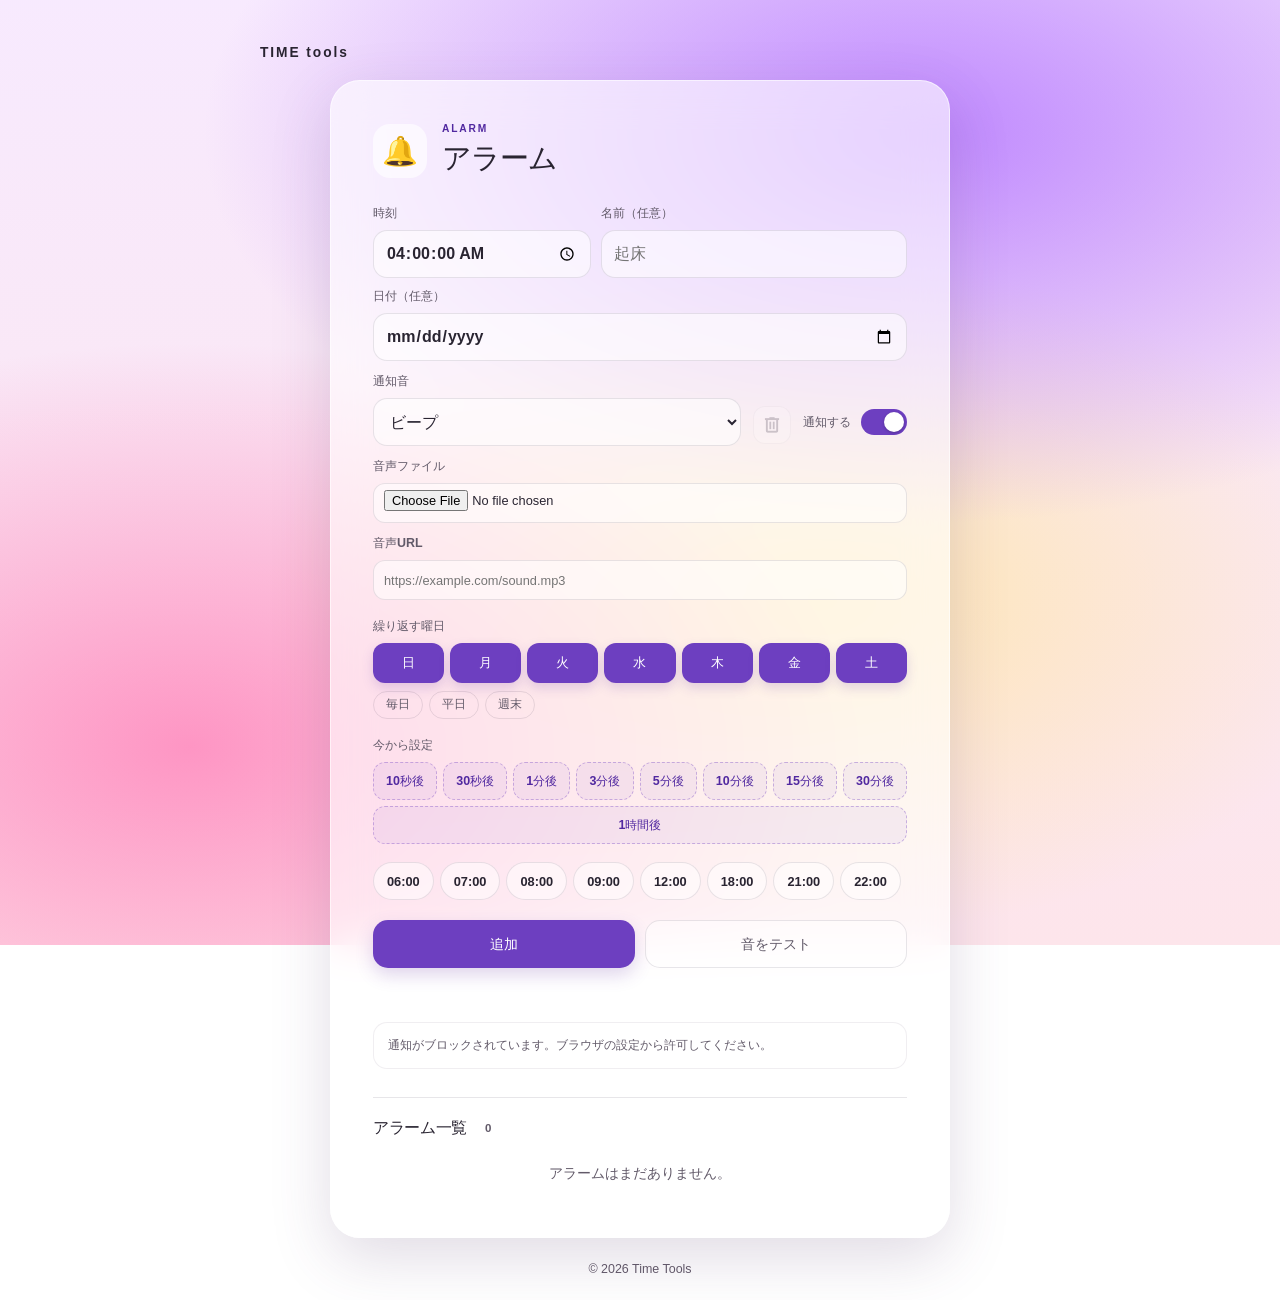
==== alarm/index.html @ 74ae860c "Add World Clock feature with HTML, CSS, and JavaScript implementation - Created main HTML structure " ====
<!doctype html>
<html lang="ja">
  <head>
    <meta charset="UTF-8" />
    <meta name="viewport" content="width=device-width, initial-scale=1.0" />
    <meta name="theme-color" content="#d8b8ef" />
    <title>アラーム | Time Tools</title>
    <link rel="preconnect" href="https://fonts.googleapis.com" />
    <link rel="preconnect" href="https://fonts.gstatic.com" crossorigin />
    <link
      href="https://fonts.googleapis.com/css2?family=Material+Symbols+Outlined:opsz,wght,FILL,GRAD@24,500,0,0"
      rel="stylesheet"
    />
    <link rel="stylesheet" href="style.css" />
    <script src="script.js" defer></script>
  </head>
  <body>
    <div class="aurora-background" aria-hidden="true"></div>
    <main class="page-shell app-page alarm-page">
      <header class="site-header">
        <a class="wordmark" href="../" data-tool-link>TIME tools</a>
      </header>
      <section class="tool-panel" aria-labelledby="page-title">
        <div class="panel-heading">
          <span class="panel-icon" aria-hidden="true">🔔</span>
          <div>
            <p class="eyebrow">ALARM</p>
            <h1 id="page-title" data-i18n="title">アラーム</h1>
          </div>
        </div>
        <div class="alarm-fields">
          <label class="field">
            <span data-i18n="timeLabel">時刻</span>
            <input id="alarm-time" type="time" value="07:00:00" step="1" />
          </label>
          <label class="field">
            <span data-i18n="nameLabel">名前（任意）</span>
            <input id="alarm-label" type="text" maxlength="24" placeholder="起床" data-i18n-placeholder="namePlaceholder" />
          </label>
          <label class="field field-wide">
            <span data-i18n="dateLabel">日付（任意）</span>
            <input id="alarm-date" type="date" />
          </label>
        </div>
        <div class="alarm-options">
          <label class="field">
            <span data-i18n="soundLabel">通知音</span>
            <select id="alarm-sound">
              <option value="beep" data-i18n="soundBeep">ビープ</option>
              <option value="chime" data-i18n="soundChime">チャイム</option>
              <option value="bell" data-i18n="soundBell">ベル</option>
              <option value="alarm" data-i18n="soundAlarm">アラーム</option>
              <option value="digital" data-i18n="soundDigital">デジタル</option>
              <option value="gong" data-i18n="soundGong">ゴング</option>
              <option value="chirp" data-i18n="soundChirp">チャープ</option>
              <option value="none" data-i18n="soundNone">音なし</option>
            </select>
          </label>
          <button class="icon-button alarm-sound-remove" id="alarm-sound-remove" type="button" data-i18n-aria="soundRemoveAria" disabled>
            <span class="material-symbols-outlined" aria-hidden="true">delete</span>
          </button>
          <div class="alarm-notify-field">
            <span class="alarm-field-label" data-i18n="notifyLabel">通知する</span>
            <label class="switch">
              <input id="alarm-notify" type="checkbox" checked aria-label="通知する" data-i18n-aria="notifyLabel" />
              <span class="switch-track"></span>
            </label>
          </div>
          <label class="alarm-sound-file">
            <span class="alarm-field-label" data-i18n="soundFileLabel">音声ファイル</span>
            <input id="alarm-sound-file" type="file" accept="audio/*,.mp3,.wav,.ogg,.oga,.m4a,.aac,.flac,.opus,.webm,.aiff,.caf" />
          </label>
          <label class="alarm-sound-url">
            <span class="alarm-field-label" data-i18n="soundUrlLabel">音声URL</span>
            <input id="alarm-sound-url" type="url" inputmode="url" placeholder="https://example.com/sound.mp3" />
          </label>
        </div>
        <div class="weekday-section">
          <span class="alarm-field-label" data-i18n="daysLabel">繰り返す曜日</span>
          <div class="weekday-row" role="group" aria-label="繰り返す曜日" data-i18n-aria="daysLabel">
            <button class="weekday-chip is-active" type="button" data-day="0" data-i18n="sun">日</button>
            <button class="weekday-chip is-active" type="button" data-day="1" data-i18n="mon">月</button>
            <button class="weekday-chip is-active" type="button" data-day="2" data-i18n="tue">火</button>
            <button class="weekday-chip is-active" type="button" data-day="3" data-i18n="wed">水</button>
            <button class="weekday-chip is-active" type="button" data-day="4" data-i18n="thu">木</button>
            <button class="weekday-chip is-active" type="button" data-day="5" data-i18n="fri">金</button>
            <button class="weekday-chip is-active" type="button" data-day="6" data-i18n="sat">土</button>
          </div>
          <div class="weekday-presets">
            <button class="weekday-preset" type="button" data-days="all" data-i18n="everyDay">毎日</button>
            <button class="weekday-preset" type="button" data-days="weekdays" data-i18n="weekdays">平日</button>
            <button class="weekday-preset" type="button" data-days="weekend" data-i18n="weekend">週末</button>
          </div>
        </div>
        <div class="quick-alarm">
          <span class="alarm-field-label" data-i18n="quickLabel">今から追加</span>
          <div class="quick-alarm-row">
            <button class="quick-alarm-button" type="button" data-seconds="10" data-i18n="quick10s">10秒後</button>
            <button class="quick-alarm-button" type="button" data-seconds="30" data-i18n="quick30s">30秒後</button>
            <button class="quick-alarm-button" type="button" data-seconds="60" data-i18n="quick1m">1分後</button>
            <button class="quick-alarm-button" type="button" data-seconds="180" data-i18n="quick3m">3分後</button>
            <button class="quick-alarm-button" type="button" data-seconds="300" data-i18n="quick5">5分後</button>
            <button class="quick-alarm-button" type="button" data-seconds="600" data-i18n="quick10">10分後</button>
            <button class="quick-alarm-button" type="button" data-seconds="900" data-i18n="quick15">15分後</button>
            <button class="quick-alarm-button" type="button" data-seconds="1800" data-i18n="quick30">30分後</button>
            <button class="quick-alarm-button" type="button" data-seconds="3600" data-i18n="quick60">1時間後</button>
          </div>
        </div>
        <div class="quick-fixed">
          <div class="quick-fixed-list" id="quick-fixed-list"></div>
        </div>
        <div class="alarm-form-actions">
          <button class="control-button primary-button" id="alarm-add" type="button" data-i18n="add">追加</button>
          <button class="control-button quiet-button" id="alarm-cancel" type="button" data-i18n="cancel" hidden>キャンセル</button>
          <button class="control-button quiet-button" id="alarm-test" type="button" data-i18n="testSound">音をテスト</button>
        </div>
        <p class="status-message" id="alarm-status" role="status" aria-live="polite"></p>
        <div class="notify-row" id="notify-row" hidden>
          <p class="notify-status" id="notify-status"></p>
          <button class="control-button quiet-button notify-button" id="notify-enable" type="button" data-i18n="enableNotifications">
            通知を許可
          </button>
        </div>
        <section class="alarm-list-section" aria-labelledby="alarm-list-title">
          <div class="laps-heading">
            <h2 id="alarm-list-title" data-i18n="listTitle">アラーム一覧</h2>
            <span class="lap-count" id="alarm-count">0</span>
          </div>
          <ul class="alarm-list" id="alarm-list"></ul>
        </section>
      </section>
      <footer class="copyright app-copyright">
        <div id="footer-copy"></div>
      </footer>
    </main>
    <div class="alarm-overlay" id="alarm-overlay" role="alertdialog" aria-modal="true" aria-labelledby="alarm-ringing-title" hidden>
      <div class="alarm-dialog">
        <p class="alarm-bell" aria-hidden="true">🔔</p>
        <h2 id="alarm-ringing-title" data-i18n="ringing">アラーム</h2>
        <p class="alarm-dialog-time" id="alarm-ringing-time">07:00</p>
        <p class="alarm-dialog-sub" id="alarm-ringing-label" hidden></p>
        <div class="control-row">
          <button class="control-button primary-button" id="alarm-stop" type="button" data-i18n="stop">停止</button>
          <button class="control-button quiet-button" id="alarm-snooze" type="button" data-i18n="snooze">スヌーズ</button>
        </div>
      </div>
    </div>
  </body>
</html>
---- alarm/style.css ----
:root {
  color-scheme: light;
  font-family: Inter, "Segoe UI", "Hiragino Kaku Gothic ProN", Meiryo, sans-serif;
  color: #24202c;
  font-synthesis: none;
  text-rendering: optimizeLegibility;
  --ink: #292431;
  --muted: #625a69;
  --accent: #6d3fc0;
  --accent-dark: #5129a0;
  --glass: rgba(255, 255, 255, 0.62);
  --glass-strong: rgba(255, 255, 255, 0.8);
  --line: rgba(63, 48, 77, 0.12);
  --shadow: 0 20px 60px rgba(89, 61, 110, 0.18);
}

* {
  box-sizing: border-box;
}

html {
  min-width: 320px;
  min-height: 100%;
}

body {
  min-height: 100vh;
  margin: 0;
  padding: 24px;
  color: var(--ink);
}

button,
input {
  font: inherit;
}

button,
a {
  -webkit-tap-highlight-color: transparent;
}

button:focus-visible,
a:focus-visible,
input:focus-visible {
  outline: 3px solid rgba(109, 63, 192, 0.58);
  outline-offset: 3px;
}

.aurora-background {
  position: fixed;
  inset: -5%;
  z-index: -1;
  background:
    radial-gradient(ellipse 75% 58% at 70% 18%, rgba(175, 109, 255, 0.78), transparent 68%),
    radial-gradient(ellipse 70% 60% at 18% 80%, rgba(255, 115, 177, 0.7), transparent 68%),
    radial-gradient(ellipse 58% 50% at 63% 65%, rgba(255, 231, 173, 0.92), transparent 68%),
    linear-gradient(180deg, #f7eaff 0%, #fde5eb 100%);
  animation: aurora-drift 24s ease-in-out infinite alternate;
}

@keyframes aurora-drift {
  from {
    transform: scale(1);
  }
  to {
    transform: scale(1.06);
  }
}

.page-shell {
  width: min(100%, 980px);
  min-height: calc(100vh - 48px);
  margin-inline: auto;
  display: flex;
  flex-direction: column;
}

.site-header {
  min-height: 56px;
  display: flex;
  align-items: center;
  justify-content: space-between;
  gap: 16px;
}

.wordmark {
  color: var(--ink);
  font-size: 0.86rem;
  font-weight: 900;
  letter-spacing: 0.14em;
  text-decoration: none;
}

.home-page {
  justify-content: center;
}

.home-page .site-header {
  position: absolute;
  top: 24px;
  left: max(24px, calc((100vw - 980px) / 2));
  right: max(24px, calc((100vw - 980px) / 2));
}

.intro {
  margin: 74px 0 42px;
  text-align: center;
}

.eyebrow {
  margin: 0 0 12px;
  color: var(--accent-dark);
  font-size: 0.72rem;
  font-weight: 850;
  letter-spacing: 0.18em;
}

.intro h1 {
  margin: 0;
  font-size: clamp(2.15rem, 6vw, 4.2rem);
  line-height: 1.15;
  letter-spacing: -0.055em;
  text-shadow: 0 2px 18px rgba(255, 255, 255, 0.55);
}

.intro-copy {
  margin: 16px 0 0;
  color: #4f4855;
  font-size: clamp(0.98rem, 2.4vw, 1.16rem);
}

.tool-grid {
  display: grid;
  grid-template-columns: repeat(2, minmax(0, 1fr));
  gap: 22px;
}

.tool-card {
  min-height: 270px;
  display: flex;
  flex-direction: column;
  align-items: flex-start;
  padding: clamp(22px, 4vw, 34px);
  border: 1px solid rgba(255, 255, 255, 0.52);
  border-radius: 26px;
  background: var(--glass);
  -webkit-backdrop-filter: blur(18px);
  backdrop-filter: blur(18px);
  box-shadow: var(--shadow);
  color: var(--ink);
  text-decoration: none;
  transition: transform 180ms ease, background 180ms ease, box-shadow 180ms ease;
}

.tool-card:hover {
  transform: translateY(-5px);
  background: var(--glass-strong);
  box-shadow: 0 26px 64px rgba(89, 61, 110, 0.23);
}

.tool-icon {
  width: 58px;
  height: 58px;
  display: grid;
  place-items: center;
  margin-bottom: 25px;
  border: 1px solid rgba(109, 63, 192, 0.12);
  border-radius: 19px;
  background: rgba(255, 255, 255, 0.62);
  color: var(--accent);
  font-size: 2rem;
  line-height: 1;
}

.tool-label {
  font-size: clamp(1.35rem, 3vw, 1.8rem);
  font-weight: 800;
  letter-spacing: -0.04em;
}

.tool-description {
  margin-top: 9px;
  color: var(--muted);
  font-size: 0.95rem;
}

.card-action {
  width: 100%;
  display: flex;
  justify-content: space-between;
  align-items: center;
  margin-top: auto;
  padding-top: 26px;
  color: var(--accent-dark);
  font-size: 0.9rem;
  font-weight: 800;
}

.card-action span {
  font-size: 1.15em;
  transition: transform 160ms ease;
}

.tool-card:hover .card-action span {
  transform: translate(3px, -2px);
}

.site-footer {
  margin-top: 36px;
  padding: 12px 0;
  color: #5e5664;
  font-size: 0.78rem;
  letter-spacing: 0.04em;
  text-align: center;
}

.site-footer a {
  color: inherit;
  font-weight: 650;
  text-decoration: none;
}

.site-footer a:hover {
  text-decoration: underline;
}

.app-page {
  width: min(100%, 760px);
}

.tool-panel {
  width: min(100%, 620px);
  margin: auto;
  padding: clamp(23px, 5vw, 42px);
  border: 1px solid rgba(255, 255, 255, 0.58);
  border-radius: 30px;
  background: var(--glass);
  -webkit-backdrop-filter: blur(20px);
  backdrop-filter: blur(20px);
  box-shadow: var(--shadow);
}

.panel-heading {
  display: flex;
  align-items: center;
  gap: 15px;
}

.panel-icon {
  width: 54px;
  height: 54px;
  display: grid;
  flex: 0 0 auto;
  place-items: center;
  border-radius: 17px;
  background: rgba(255, 255, 255, 0.62);
  color: var(--accent);
  font-size: 1.8rem;
}

.panel-heading .eyebrow {
  margin-bottom: 5px;
  font-size: 0.64rem;
}

.panel-heading h1 {
  margin: 0;
  font-size: clamp(1.25rem, 4vw, 1.8rem);
  letter-spacing: -0.04em;
}

.timer-display,
.stopwatch-display {
  margin: 35px 0 27px;
  color: #292333;
  font-size: clamp(3.2rem, 14vw, 6.4rem);
  font-variant-numeric: tabular-nums;
  font-weight: 750;
  letter-spacing: -0.075em;
  line-height: 1;
  text-align: center;
}

.stopwatch-display {
  font-size: clamp(2.45rem, 11vw, 5rem);
  letter-spacing: -0.065em;
}

.preset-list {
  display: flex;
  flex-wrap: wrap;
  justify-content: center;
  gap: 9px;
  margin-bottom: 23px;
}

.preset-button {
  min-height: 38px;
  padding: 7px 14px;
  border: 1px solid var(--line);
  border-radius: 999px;
  background: rgba(255, 255, 255, 0.42);
  color: var(--muted);
  cursor: pointer;
  font-size: 0.81rem;
  font-weight: 700;
  transition: border-color 160ms ease, background 160ms ease, color 160ms ease;
}

.preset-button:hover {
  border-color: rgba(109, 63, 192, 0.36);
  background: rgba(255, 255, 255, 0.8);
  color: var(--accent-dark);
}

.time-inputs {
  width: min(100%, 320px);
  display: grid;
  grid-template-columns: 1fr auto 1fr;
  align-items: end;
  gap: 13px;
  margin: 0 auto 25px;
}

.time-field {
  display: grid;
  gap: 8px;
  color: var(--muted);
  font-size: 0.78rem;
  font-weight: 700;
  text-align: center;
}

.time-field input {
  width: 100%;
  min-width: 0;
  min-height: 52px;
  padding: 8px 12px;
  border: 1px solid var(--line);
  border-radius: 15px;
  background: rgba(255, 255, 255, 0.55);
  color: var(--ink);
  font-size: 1.2rem;
  font-variant-numeric: tabular-nums;
  text-align: center;
}

.time-separator {
  padding-bottom: 13px;
  color: var(--muted);
  font-size: 1.2rem;
}

.control-row {
  display: flex;
  justify-content: center;
  flex-wrap: wrap;
  gap: 10px;
}

.control-button {
  min-width: 112px;
  min-height: 48px;
  padding: 11px 20px;
  border: 1px solid var(--line);
  border-radius: 15px;
  background: rgba(255, 255, 255, 0.47);
  color: var(--ink);
  cursor: pointer;
  font-size: 0.9rem;
  font-weight: 750;
  transition: transform 150ms ease, background 150ms ease, box-shadow 150ms ease;
}

.control-button:hover {
  transform: translateY(-2px);
  background: rgba(255, 255, 255, 0.82);
}

.primary-button {
  border-color: transparent;
  background: var(--accent);
  color: #fff;
  box-shadow: 0 7px 18px rgba(93, 52, 164, 0.2);
}

.primary-button:hover {
  background: var(--accent-dark);
}

.quiet-button {
  color: var(--muted);
}

.control-button[hidden] {
  display: none;
}

.status-message {
  min-height: 1.4em;
  margin: 16px 0 0;
  color: var(--accent-dark);
  font-size: 0.9rem;
  font-weight: 750;
  text-align: center;
}

.laps-section {
  margin-top: 31px;
  padding-top: 23px;
  border-top: 1px solid var(--line);
}

.laps-heading {
  display: flex;
  align-items: center;
  gap: 9px;
  margin-bottom: 13px;
}

.laps-heading h2 {
  margin: 0;
  font-size: 1rem;
  letter-spacing: -0.02em;
}

.lap-count {
  min-width: 24px;
  padding: 3px 7px;
  border-radius: 999px;
  background: rgba(255, 255, 255, 0.58);
  color: var(--muted);
  font-size: 0.72rem;
  font-weight: 750;
  text-align: center;
}

.lap-list {
  max-height: 230px;
  display: grid;
  gap: 8px;
  overflow: auto;
  margin: 0;
  padding: 0 3px 0 0;
  list-style: none;
}

.empty-laps,
.lap-item {
  min-height: 47px;
  display: grid;
  align-items: center;
  padding: 10px 13px;
  border: 1px solid rgba(63, 48, 77, 0.08);
  border-radius: 13px;
  background: rgba(255, 255, 255, 0.4);
}

.empty-laps {
  color: var(--muted);
  font-size: 0.85rem;
  text-align: center;
}

.lap-item {
  grid-template-columns: 1fr 1fr 1fr;
  gap: 8px;
  font-size: 0.82rem;
  font-variant-numeric: tabular-nums;
}

.lap-name {
  color: var(--muted);
}

.lap-split {
  color: var(--muted);
  text-align: center;
}

.lap-total {
  text-align: right;
}

@media (max-width: 600px) {
  body {
    padding: 18px;
  }

  .page-shell {
    min-height: calc(100vh - 36px);
  }

  .home-page .site-header {
    top: 18px;
    left: 18px;
    right: 18px;
  }

  .intro {
    margin: 78px 0 30px;
  }

  .tool-grid {
    grid-template-columns: 1fr;
    gap: 14px;
  }

  .tool-card {
    min-height: 210px;
    border-radius: 22px;
  }

  .tool-icon {
    width: 48px;
    height: 48px;
    margin-bottom: 17px;
    border-radius: 16px;
  }

  .tool-card .card-action {
    padding-top: 19px;
  }

  .tool-panel {
    border-radius: 24px;
  }

  .control-row {
    display: grid;
    grid-template-columns: repeat(2, minmax(0, 1fr));
  }

  .control-button {
    min-width: 0;
    padding-inline: 10px;
  }

  .stopwatch-controls .primary-button {
    grid-column: 1 / -1;
  }
}

@media (max-width: 380px) {
  body {
    padding: 14px;
  }

  .page-shell {
    min-height: calc(100vh - 28px);
  }

  .home-page .site-header {
    top: 14px;
    left: 14px;
    right: 14px;
  }

  .site-header {
    gap: 8px;
  }

  .wordmark {
    font-size: 0.72rem;
  }

  .tool-panel {
    padding: 20px 16px;
  }
}

@media (prefers-reduced-motion: reduce) {
  *,
  *::before,
  *::after {
    scroll-behavior: auto !important;
    animation-duration: 0.01ms !important;
    animation-iteration-count: 1 !important;
    transition-duration: 0.01ms !important;
  }
}

.home-page {
  width: min(100%, 820px);
  min-height: calc(100vh - 48px);
  display: flex;
  flex-direction: column;
  justify-content: center;
  margin-inline: auto;
}

.not-found-page {
  justify-content: center;
}

.not-found-panel {
  width: min(100%, 620px);
  margin: auto;
  padding: clamp(30px, 7vw, 58px) clamp(22px, 5vw, 42px);
  border: 1px solid rgba(255, 255, 255, 0.58);
  border-radius: 30px;
  background: var(--glass);
  -webkit-backdrop-filter: blur(20px);
  backdrop-filter: blur(20px);
  box-shadow: var(--shadow);
  text-align: center;
}

.not-found-code {
  margin: 0 0 10px;
  color: var(--accent);
  font-size: clamp(4.5rem, 18vw, 7rem);
  font-variant-numeric: tabular-nums;
  font-weight: 900;
  letter-spacing: -0.08em;
  line-height: 1;
}

.not-found-title {
  margin: 0;
  font-size: clamp(1.45rem, 5vw, 2rem);
  letter-spacing: -0.04em;
}

.not-found-message {
  margin: 16px 0 27px;
  color: var(--muted);
  line-height: 1.8;
}

.not-found-home {
  display: inline-flex;
  align-items: center;
  justify-content: center;
  text-decoration: none;
}

.home-header {
  margin-bottom: 30px;
  color: var(--ink);
  font-size: 1.1rem;
  font-weight: 900;
  letter-spacing: 0.08em;
  text-align: center;
}

.home-page .tool-grid {
  width: min(100%, 760px);
  gap: 18px;
  margin-inline: auto;
}

.home-page .tool-card {
  min-height: 150px;
  width: 100%;
  align-items: center;
  justify-content: center;
  padding: 24px;
  color: var(--ink);
  font-size: clamp(1.05rem, 3.4vw, 1.45rem);
  font-weight: 800;
  letter-spacing: -0.02em;
  text-align: center;
}

.copyright {
  margin-top: clamp(28px, 7vh, 52px);
  padding: 8px 0;
  color: var(--muted);
  font-size: 0.78rem;
  text-align: center;
}

.copyright a {
  color: inherit;
}

.app-copyright {
  margin-top: 16px;
  padding: 8px 0 0;
}

.danger-button,
.control-button.is-running {
  border-color: transparent;
  background: #c62828;
  color: #fff;
  box-shadow: 0 7px 18px rgba(151, 34, 34, 0.2);
}

.danger-button:hover,
.control-button.is-running:hover {
  background: #a71919;
}

.control-button:disabled,
.preset-button:disabled,
.time-field input:disabled,
.sound-setting select:disabled {
  opacity: 0.48;
  cursor: not-allowed;
  box-shadow: none;
  transform: none;
}

.control-button:disabled {
  background: rgba(90, 83, 98, 0.18);
  color: #706a76;
}

.lap-button:not(:disabled) {
  border-color: transparent;
  background: #2563a6;
  color: #fff;
  box-shadow: 0 7px 18px rgba(37, 99, 166, 0.18);
}

.lap-button:not(:disabled):hover {
  background: #1d4f87;
}

@media (max-width: 600px) {
  .home-page {
    min-height: calc(100vh - 36px);
  }

  .home-page .tool-grid {
    grid-template-columns: 1fr;
    width: min(100%, 420px);
    gap: 14px;
  }

  .home-page .tool-card {
    min-height: 112px;
  }
}

@media (max-width: 380px) {
  .home-page {
    min-height: calc(100vh - 28px);
  }
}

.alarm-list-section {
  margin-top: 28px;
  padding-top: 20px;
  border-top: 1px solid var(--line);
}

.alarm-page .form-hint {
  margin-top: 12px;
}

.alarm-fields {
  display: grid;
  grid-template-columns: minmax(0, 1fr) minmax(0, 1.4fr);
  gap: 10px;
  margin-top: 26px;
}

.alarm-options {
  display: flex;
  flex-wrap: wrap;
  align-items: flex-end;
  gap: 12px;
  margin-top: 12px;
}

.field-wide {
  grid-column: 1 / -1;
}

.alarm-options .field {
  flex: 1 1 180px;
}

.alarm-notify-field {
  display: flex;
  align-items: center;
  gap: 10px;
  min-height: 48px;
}

.alarm-notify-field .alarm-field-label {
  margin-bottom: 0;
}

.alarm-sound-file,
.alarm-sound-url {
  flex: 1 1 100%;
}

.alarm-sound-remove {
  width: 44px;
  height: 44px;
  margin-bottom: 2px;
}

.alarm-sound-remove:disabled {
  opacity: 0.3;
  cursor: not-allowed;
}

.alarm-sound-remove:disabled:hover {
  border-color: var(--line);
  background: rgba(255, 255, 255, 0.45);
  color: var(--muted);
}

.material-symbols-outlined {
  font-variation-settings: 'FILL' 0, 'wght' 500, 'GRAD' 0, 'opsz' 24;
  font-size: 20px;
  line-height: 1;
}

.control-button.is-playing {
  border-color: rgba(198, 40, 40, 0.35);
  background: rgba(198, 40, 40, 0.1);
  color: #c62828;
}

.alarm-sound-file input,
.alarm-sound-url input {
  width: 100%;
  min-height: 40px;
  padding: 6px 10px;
  border: 1px solid var(--line);
  border-radius: 12px;
  background: rgba(255, 255, 255, 0.55);
  color: var(--ink);
  font-size: 0.8rem;
}

.alarm-meta {
  display: block;
  color: var(--muted);
  font-size: 0.68rem;
  line-height: 1.5;
}

.weekday-section {
  margin-top: 18px;
}

.alarm-field-label {
  display: block;
  margin-bottom: 8px;
  color: var(--muted);
  font-size: 0.78rem;
  font-weight: 700;
}

.weekday-row {
  display: flex;
  gap: 6px;
}

.weekday-chip {
  min-width: 0;
  min-height: 40px;
  flex: 1;
  padding: 6px 0;
  border: 1px solid var(--line);
  border-radius: 12px;
  background: rgba(255, 255, 255, 0.42);
  color: var(--muted);
  cursor: pointer;
  font-size: 0.8rem;
  font-weight: 750;
  transition: background 150ms ease, color 150ms ease, border-color 150ms ease, box-shadow 150ms ease;
}

.weekday-chip:hover {
  background: rgba(255, 255, 255, 0.8);
  color: var(--accent-dark);
}

.weekday-chip.is-active {
  border-color: transparent;
  background: var(--accent);
  color: #fff;
  box-shadow: 0 5px 12px rgba(93, 52, 164, 0.18);
}

.weekday-presets {
  display: flex;
  gap: 6px;
  margin-top: 8px;
}

.weekday-preset {
  padding: 5px 12px;
  border: 1px solid var(--line);
  border-radius: 999px;
  background: transparent;
  color: var(--muted);
  cursor: pointer;
  font-size: 0.74rem;
  font-weight: 700;
  transition: background 150ms ease, color 150ms ease, border-color 150ms ease;
}

.weekday-preset:hover {
  border-color: rgba(109, 63, 192, 0.3);
  background: rgba(255, 255, 255, 0.75);
  color: var(--accent-dark);
}

.quick-alarm {
  margin-top: 18px;
}

.quick-alarm-row {
  display: flex;
  flex-wrap: wrap;
  gap: 6px;
}

.quick-alarm-button {
  flex: 1 1 auto;
  min-height: 38px;
  padding: 7px 12px;
  border: 1px dashed rgba(109, 63, 192, 0.35);
  border-radius: 12px;
  background: rgba(109, 63, 192, 0.06);
  color: var(--accent-dark);
  cursor: pointer;
  font-size: 0.78rem;
  font-weight: 750;
  transition: background 150ms ease, border-color 150ms ease, color 150ms ease;
}

.quick-alarm-button:hover {
  border-color: var(--accent);
  background: rgba(109, 63, 192, 0.16);
}

.quick-fixed {
  margin-top: 18px;
}

.quick-fixed-list {
  display: flex;
  flex-wrap: wrap;
  gap: 6px;
}

.quick-fixed-chip {
  min-height: 38px;
  padding: 7px 13px;
  border: 1px solid var(--line);
  border-radius: 999px;
  background: rgba(255, 255, 255, 0.5);
  color: var(--ink);
  cursor: pointer;
  font-size: 0.8rem;
  font-variant-numeric: tabular-nums;
  font-weight: 750;
  transition: background 150ms ease, border-color 150ms ease, color 150ms ease;
}

.quick-fixed-chip:hover {
  border-color: rgba(109, 63, 192, 0.35);
  background: rgba(255, 255, 255, 0.85);
  color: var(--accent-dark);
}

.quick-fixed-custom {
  display: flex;
  gap: 8px;
  margin-top: 8px;
}

.quick-fixed-custom input {
  flex: 1 1 auto;
  min-width: 0;
  min-height: 40px;
  padding: 6px 10px;
  border: 1px solid var(--line);
  border-radius: 12px;
  background: rgba(255, 255, 255, 0.55);
  color: var(--ink);
  font-size: 0.95rem;
}

.quick-fixed-custom .quick-alarm-button {
  flex: 0 0 auto;
}

.alarm-form-actions {
  display: flex;
  flex-wrap: wrap;
  gap: 10px;
  margin-top: 20px;
}

.alarm-form-actions .control-button {
  flex: 1 1 140px;
}

.alarm-actions {
  gap: 8px;
}

.alarm-item {
  padding: 12px;
}

.alarm-item.is-editing {
  border-color: rgba(109, 63, 192, 0.4);
  background: rgba(255, 255, 255, 0.68);
}

.icon-button.is-edit:hover {
  border-color: rgba(109, 63, 192, 0.3);
  background: rgba(255, 255, 255, 0.9);
  color: var(--accent-dark);
}

.notify-row {
  display: flex;
  flex-wrap: wrap;
  align-items: center;
  justify-content: space-between;
  gap: 10px;
  margin-top: 18px;
  padding: 12px 14px;
  border: 1px solid rgba(63, 48, 77, 0.08);
  border-radius: 14px;
  background: rgba(255, 255, 255, 0.4);
}

.notify-row[hidden] {
  display: none;
}

.notify-status {
  margin: 0;
  color: var(--muted);
  font-size: 0.78rem;
  line-height: 1.65;
}

.notify-button {
  min-height: 36px;
  padding: 7px 14px;
  font-size: 0.78rem;
}

.alarm-main {
  min-width: 0;
}

.alarm-time-line {
  display: flex;
  align-items: baseline;
  flex-wrap: wrap;
  gap: 9px;
}

.alarm-label {
  overflow: hidden;
  color: var(--muted);
  font-size: 0.82rem;
  font-weight: 650;
  text-overflow: ellipsis;
  white-space: nowrap;
}

.alarm-every {
  display: block;
  color: var(--muted);
  font-size: 0.72rem;
  line-height: 1.5;
}

.alarm-dialog-sub {
  margin: -12px 0 20px;
  color: var(--muted);
  font-size: 0.88rem;
}

.alarm-dialog-sub[hidden] {
  display: none;
}

@media (max-width: 520px) {
  .alarm-fields {
    grid-template-columns: 1fr;
  }

  .weekday-row {
    display: grid;
    grid-template-columns: repeat(7, minmax(0, 1fr));
  }

  .weekday-chip {
    min-height: 38px;
    padding: 6px 0;
  }

  .alarm-form-actions .control-button {
    flex: 1 1 100%;
  }
}

/* Shared UI components */

.field {
  display: grid;
  gap: 8px;
  color: var(--muted);
  font-size: 0.78rem;
  font-weight: 700;
}

.field input,
.field select {
  width: 100%;
  min-width: 0;
  min-height: 48px;
  padding: 8px 12px;
  border: 1px solid var(--line);
  border-radius: 14px;
  background: rgba(255, 255, 255, 0.55);
  color: var(--ink);
  font-size: 1rem;
}

.form-hint {
  margin: 16px 0 0;
  color: var(--muted);
  font-size: 0.78rem;
  line-height: 1.7;
}

.icon-button {
  width: 38px;
  height: 38px;
  display: grid;
  flex: 0 0 auto;
  place-items: center;
  padding: 0;
  border: 1px solid var(--line);
  border-radius: 12px;
  background: rgba(255, 255, 255, 0.45);
  color: var(--muted);
  cursor: pointer;
  font-size: 1rem;
  font-weight: 800;
  line-height: 1;
  transition: background 150ms ease, color 150ms ease, border-color 150ms ease;
}

.icon-button:hover {
  border-color: rgba(198, 40, 40, 0.3);
  background: rgba(255, 255, 255, 0.9);
  color: #c62828;
}

.alarm-list {
  display: grid;
  gap: 8px;
  margin: 14px 0 0;
  padding: 0;
  list-style: none;
}

.alarm-item {
  display: flex;
  align-items: center;
  justify-content: space-between;
  gap: 12px;
  border: 1px solid rgba(63, 48, 77, 0.08);
  border-radius: 14px;
  background: rgba(255, 255, 255, 0.4);
  transition: opacity 160ms ease;
}

.alarm-item.is-off {
  opacity: 0.55;
}

.alarm-time {
  font-size: 1.3rem;
  font-variant-numeric: tabular-nums;
  font-weight: 750;
  letter-spacing: -0.02em;
}

.alarm-actions {
  display: flex;
  align-items: center;
  gap: 8px;
}

.alarm-empty {
  padding: 12px;
  color: var(--muted);
  font-size: 0.85rem;
  text-align: center;
}

.switch {
  position: relative;
  display: inline-flex;
  flex: 0 0 auto;
  width: 46px;
  height: 26px;
}

.switch input {
  position: absolute;
  inset: 0;
  width: 100%;
  height: 100%;
  margin: 0;
  opacity: 0;
  cursor: pointer;
}

.switch-track {
  position: absolute;
  inset: 0;
  border-radius: 999px;
  background: rgba(90, 83, 98, 0.28);
  transition: background 160ms ease;
}

.switch-track::after {
  content: "";
  position: absolute;
  top: 3px;
  left: 3px;
  width: 20px;
  height: 20px;
  border-radius: 50%;
  background: #fff;
  box-shadow: 0 1px 3px rgba(0, 0, 0, 0.24);
  transition: transform 160ms ease;
}

.switch input:checked + .switch-track {
  background: var(--accent);
}

.switch input:checked + .switch-track::after {
  transform: translateX(20px);
}

.switch input:focus-visible + .switch-track {
  outline: 3px solid rgba(109, 63, 192, 0.58);
  outline-offset: 3px;
}

.alarm-overlay {
  position: fixed;
  inset: 0;
  z-index: 30;
  display: grid;
  place-items: center;
  padding: 24px;
  background: rgba(41, 36, 49, 0.45);
  -webkit-backdrop-filter: blur(6px);
  backdrop-filter: blur(6px);
}

.alarm-overlay[hidden] {
  display: none;
}

.alarm-dialog {
  width: min(100%, 380px);
  padding: 30px 24px;
  border-radius: 26px;
  background: #fff;
  box-shadow: 0 30px 80px rgba(41, 36, 49, 0.32);
  text-align: center;
}

.alarm-bell {
  margin: 0;
  font-size: 3rem;
  line-height: 1;
  animation: bell-shake 900ms ease-in-out infinite;
}

@keyframes bell-shake {
  0%,
  100% {
    transform: rotate(-8deg);
  }
  50% {
    transform: rotate(8deg);
  }
}

.alarm-dialog h2 {
  margin: 14px 0 0;
  font-size: 1.35rem;
  letter-spacing: -0.03em;
}

.alarm-dialog-time {
  margin: 6px 0 22px;
  color: var(--accent-dark);
  font-size: 2rem;
  font-variant-numeric: tabular-nums;
  font-weight: 750;
  letter-spacing: -0.04em;
}

/* Scrollbars */

* {
  scrollbar-width: thin;
  scrollbar-color: rgba(109, 63, 192, 0.32) transparent;
}

*::-webkit-scrollbar {
  width: 8px;
  height: 8px;
}

*::-webkit-scrollbar-track {
  background: transparent;
}

*::-webkit-scrollbar-thumb {
  border-radius: 999px;
  background: rgba(109, 63, 192, 0.32);
}

*::-webkit-scrollbar-thumb:hover {
  background: rgba(109, 63, 192, 0.5);
}
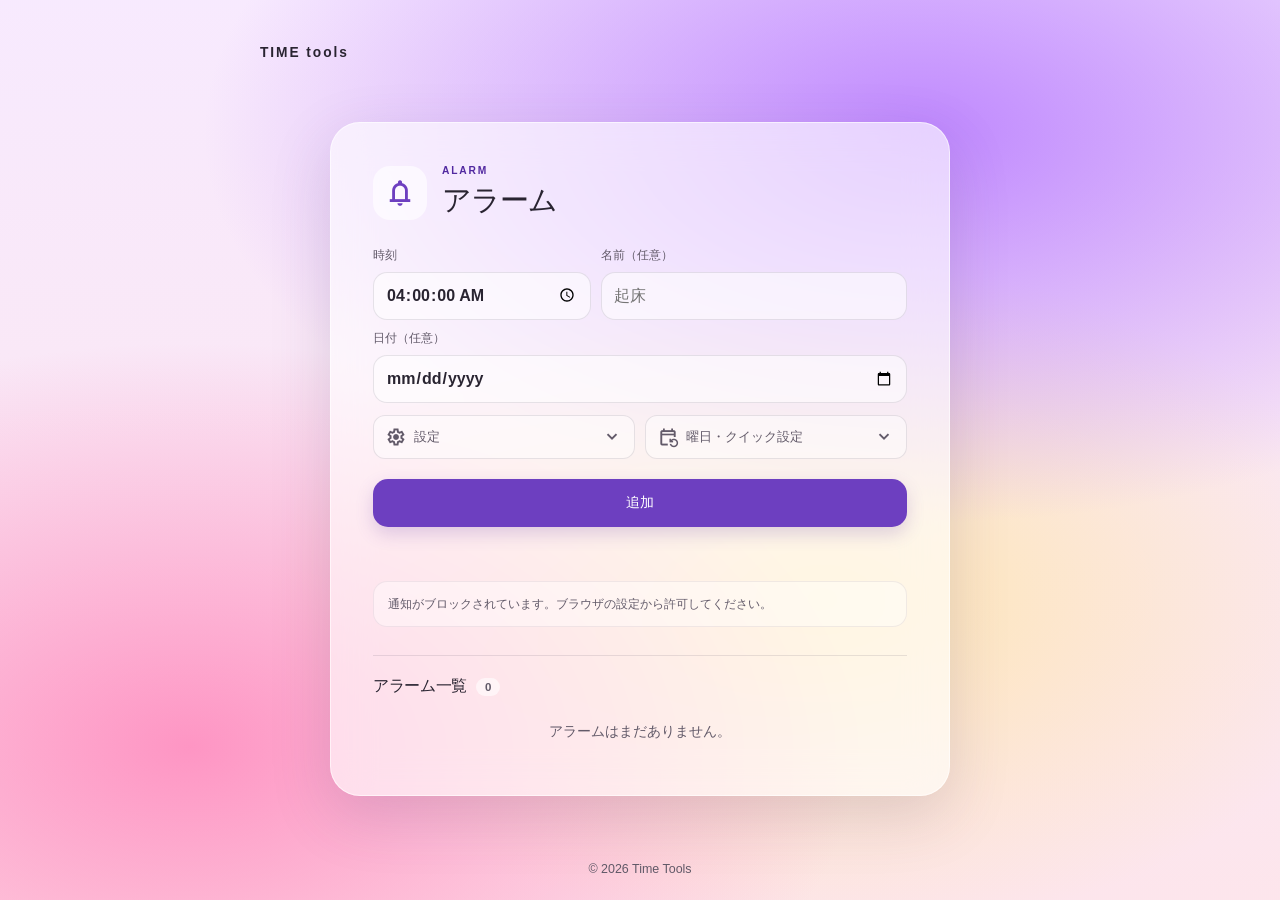
==== commit c342bd41: "feat(alarm): enhance snooze functionality and volume control - Updated translations for snooze messa" ====
--- a/alarm/index.html
+++ b/alarm/index.html
@@ -22,7 +22,7 @@
       </header>
       <section class="tool-panel" aria-labelledby="page-title">
         <div class="panel-heading">
-          <span class="panel-icon" aria-hidden="true">🔔</span>
+          <span class="panel-icon" aria-hidden="true"><span class="material-symbols-outlined">notifications</span></span>
           <div>
             <p class="eyebrow">ALARM</p>
             <h1 id="page-title" data-i18n="title">アラーム</h1>
@@ -42,77 +42,119 @@
             <input id="alarm-date" type="date" />
           </label>
         </div>
-        <div class="alarm-options">
-          <label class="field">
-            <span data-i18n="soundLabel">通知音</span>
-            <select id="alarm-sound">
-              <option value="beep" data-i18n="soundBeep">ビープ</option>
-              <option value="chime" data-i18n="soundChime">チャイム</option>
-              <option value="bell" data-i18n="soundBell">ベル</option>
-              <option value="alarm" data-i18n="soundAlarm">アラーム</option>
-              <option value="digital" data-i18n="soundDigital">デジタル</option>
-              <option value="gong" data-i18n="soundGong">ゴング</option>
-              <option value="chirp" data-i18n="soundChirp">チャープ</option>
-              <option value="none" data-i18n="soundNone">音なし</option>
-            </select>
-          </label>
-          <button class="icon-button alarm-sound-remove" id="alarm-sound-remove" type="button" data-i18n-aria="soundRemoveAria" disabled>
-            <span class="material-symbols-outlined" aria-hidden="true">delete</span>
+        <div class="alarm-disclosure-toggles">
+          <button class="alarm-settings-toggle" id="alarm-settings-toggle" type="button" aria-expanded="false" aria-controls="alarm-settings">
+            <span class="material-symbols-outlined" aria-hidden="true">settings</span>
+            <span data-i18n="settingsLabel">設定</span>
+            <span class="material-symbols-outlined alarm-settings-chevron" aria-hidden="true">expand_more</span>
           </button>
-          <div class="alarm-notify-field">
-            <span class="alarm-field-label" data-i18n="notifyLabel">通知する</span>
-            <label class="switch">
-              <input id="alarm-notify" type="checkbox" checked aria-label="通知する" data-i18n-aria="notifyLabel" />
-              <span class="switch-track"></span>
+          <button class="alarm-settings-toggle alarm-schedule-toggle" id="alarm-schedule-toggle" type="button" aria-expanded="false" aria-controls="alarm-schedule-options">
+            <span class="material-symbols-outlined" aria-hidden="true">event_repeat</span>
+            <span data-i18n="scheduleToolsLabel">曜日・クイック設定</span>
+            <span class="material-symbols-outlined alarm-settings-chevron" aria-hidden="true">expand_more</span>
+          </button>
+        </div>
+        <div class="alarm-settings" id="alarm-settings" hidden>
+          <div class="alarm-options">
+            <label class="field">
+              <span data-i18n="soundLabel">通知音</span>
+              <select id="alarm-sound">
+                <option value="beep" data-i18n="soundBeep">ビープ</option>
+                <option value="chime" data-i18n="soundChime">チャイム</option>
+                <option value="bell" data-i18n="soundBell">ベル</option>
+                <option value="alarm" data-i18n="soundAlarm">アラーム</option>
+                <option value="digital" data-i18n="soundDigital">デジタル</option>
+                <option value="gong" data-i18n="soundGong">ゴング</option>
+                <option value="chirp" data-i18n="soundChirp">チャープ</option>
+                <option value="none" data-i18n="soundNone">音なし</option>
+              </select>
             </label>
-          </div>
-          <label class="alarm-sound-file">
-            <span class="alarm-field-label" data-i18n="soundFileLabel">音声ファイル</span>
-            <input id="alarm-sound-file" type="file" accept="audio/*,.mp3,.wav,.ogg,.oga,.m4a,.aac,.flac,.opus,.webm,.aiff,.caf" />
-          </label>
-          <label class="alarm-sound-url">
-            <span class="alarm-field-label" data-i18n="soundUrlLabel">音声URL</span>
-            <input id="alarm-sound-url" type="url" inputmode="url" placeholder="https://example.com/sound.mp3" />
-          </label>
-        </div>
-        <div class="weekday-section">
-          <span class="alarm-field-label" data-i18n="daysLabel">繰り返す曜日</span>
-          <div class="weekday-row" role="group" aria-label="繰り返す曜日" data-i18n-aria="daysLabel">
-            <button class="weekday-chip is-active" type="button" data-day="0" data-i18n="sun">日</button>
-            <button class="weekday-chip is-active" type="button" data-day="1" data-i18n="mon">月</button>
-            <button class="weekday-chip is-active" type="button" data-day="2" data-i18n="tue">火</button>
-            <button class="weekday-chip is-active" type="button" data-day="3" data-i18n="wed">水</button>
-            <button class="weekday-chip is-active" type="button" data-day="4" data-i18n="thu">木</button>
-            <button class="weekday-chip is-active" type="button" data-day="5" data-i18n="fri">金</button>
-            <button class="weekday-chip is-active" type="button" data-day="6" data-i18n="sat">土</button>
-          </div>
-          <div class="weekday-presets">
-            <button class="weekday-preset" type="button" data-days="all" data-i18n="everyDay">毎日</button>
-            <button class="weekday-preset" type="button" data-days="weekdays" data-i18n="weekdays">平日</button>
-            <button class="weekday-preset" type="button" data-days="weekend" data-i18n="weekend">週末</button>
+            <button class="icon-button alarm-sound-remove" id="alarm-sound-remove" type="button" data-i18n-aria="soundRemoveAria" disabled>
+              <span class="material-symbols-outlined" aria-hidden="true">delete</span>
+            </button>
+            <div class="alarm-notify-field">
+              <span class="alarm-field-label" data-i18n="notifyLabel">通知する</span>
+              <label class="switch">
+                <input id="alarm-notify" type="checkbox" checked aria-label="通知する" data-i18n-aria="notifyLabel" />
+                <span class="switch-track"></span>
+              </label>
+            </div>
+            <label class="alarm-sound-file">
+              <span class="alarm-field-label" data-i18n="soundFileLabel">音声ファイル</span>
+              <input id="alarm-sound-file" type="file" accept="audio/*,.mp3,.wav,.ogg,.oga,.m4a,.aac,.flac,.opus,.webm,.aiff,.caf" />
+            </label>
+            <label class="alarm-sound-url">
+              <span class="alarm-field-label" data-i18n="soundUrlLabel">音声URL</span>
+              <input id="alarm-sound-url" type="url" inputmode="url" placeholder="https://example.com/sound.mp3" />
+            </label>
+            <label class="alarm-volume-field">
+              <span class="alarm-field-label" data-i18n="volumeLabel">音量</span>
+              <span class="alarm-volume-control">
+                <input id="alarm-volume" type="range" min="0" max="100" step="0.5" value="50" data-i18n-aria="volumeLabel" />
+                <output id="alarm-volume-value" for="alarm-volume">50%</output>
+              </span>
+            </label>
+            <label class="field snooze-duration-control">
+              <span data-i18n="snoozeDurationLabel">スヌーズ時間</span>
+              <span class="snooze-duration-inputs">
+                <select id="alarm-snooze-duration">
+                  <option value="1" data-i18n="snooze1">1分</option>
+                  <option value="3" data-i18n="snooze3">3分</option>
+                  <option value="5" data-i18n="snooze5">5分</option>
+                  <option value="10" data-i18n="snooze10">10分</option>
+                  <option value="15" data-i18n="snooze15">15分</option>
+                  <option value="30" data-i18n="snooze30">30分</option>
+                  <option value="custom" data-i18n="snoozeCustom">任意</option>
+                </select>
+                <input id="alarm-snooze-custom-minutes" type="number" min="1" max="60" step="1" value="5" data-i18n-aria="snoozeCustomAria" hidden />
+                <span class="snooze-duration-unit" data-i18n="snoozeUnit">分</span>
+              </span>
+              <span class="snooze-duration-error" id="alarm-snooze-duration-error" role="status" hidden></span>
+            </label>
+            <div class="alarm-settings-actions">
+              <button class="control-button quiet-button" id="alarm-test" type="button" data-i18n="testSound">音をテスト</button>
+            </div>
           </div>
         </div>
-        <div class="quick-alarm">
-          <span class="alarm-field-label" data-i18n="quickLabel">今から追加</span>
-          <div class="quick-alarm-row">
-            <button class="quick-alarm-button" type="button" data-seconds="10" data-i18n="quick10s">10秒後</button>
-            <button class="quick-alarm-button" type="button" data-seconds="30" data-i18n="quick30s">30秒後</button>
-            <button class="quick-alarm-button" type="button" data-seconds="60" data-i18n="quick1m">1分後</button>
-            <button class="quick-alarm-button" type="button" data-seconds="180" data-i18n="quick3m">3分後</button>
-            <button class="quick-alarm-button" type="button" data-seconds="300" data-i18n="quick5">5分後</button>
-            <button class="quick-alarm-button" type="button" data-seconds="600" data-i18n="quick10">10分後</button>
-            <button class="quick-alarm-button" type="button" data-seconds="900" data-i18n="quick15">15分後</button>
-            <button class="quick-alarm-button" type="button" data-seconds="1800" data-i18n="quick30">30分後</button>
-            <button class="quick-alarm-button" type="button" data-seconds="3600" data-i18n="quick60">1時間後</button>
+        <div class="alarm-schedule-options" id="alarm-schedule-options" hidden>
+          <div class="weekday-section">
+            <span class="alarm-field-label" data-i18n="daysLabel">繰り返す曜日</span>
+            <div class="weekday-row" role="group" aria-label="繰り返す曜日" data-i18n-aria="daysLabel">
+              <button class="weekday-chip is-active" type="button" data-day="0" data-i18n="sun">日</button>
+              <button class="weekday-chip is-active" type="button" data-day="1" data-i18n="mon">月</button>
+              <button class="weekday-chip is-active" type="button" data-day="2" data-i18n="tue">火</button>
+              <button class="weekday-chip is-active" type="button" data-day="3" data-i18n="wed">水</button>
+              <button class="weekday-chip is-active" type="button" data-day="4" data-i18n="thu">木</button>
+              <button class="weekday-chip is-active" type="button" data-day="5" data-i18n="fri">金</button>
+              <button class="weekday-chip is-active" type="button" data-day="6" data-i18n="sat">土</button>
+            </div>
+            <div class="weekday-presets">
+              <button class="weekday-preset" type="button" data-days="all" data-i18n="everyDay">毎日</button>
+              <button class="weekday-preset" type="button" data-days="weekdays" data-i18n="weekdays">平日</button>
+              <button class="weekday-preset" type="button" data-days="weekend" data-i18n="weekend">週末</button>
+            </div>
           </div>
-        </div>
-        <div class="quick-fixed">
-          <div class="quick-fixed-list" id="quick-fixed-list"></div>
+          <div class="quick-alarm">
+            <span class="alarm-field-label" data-i18n="quickLabel">今から追加</span>
+            <div class="quick-alarm-row">
+              <button class="quick-alarm-button" type="button" data-seconds="10" data-i18n="quick10s">10秒後</button>
+              <button class="quick-alarm-button" type="button" data-seconds="30" data-i18n="quick30s">30秒後</button>
+              <button class="quick-alarm-button" type="button" data-seconds="60" data-i18n="quick1m">1分後</button>
+              <button class="quick-alarm-button" type="button" data-seconds="180" data-i18n="quick3m">3分後</button>
+              <button class="quick-alarm-button" type="button" data-seconds="300" data-i18n="quick5">5分後</button>
+              <button class="quick-alarm-button" type="button" data-seconds="600" data-i18n="quick10">10分後</button>
+              <button class="quick-alarm-button" type="button" data-seconds="900" data-i18n="quick15">15分後</button>
+              <button class="quick-alarm-button" type="button" data-seconds="1800" data-i18n="quick30">30分後</button>
+              <button class="quick-alarm-button" type="button" data-seconds="3600" data-i18n="quick60">1時間後</button>
+            </div>
+          </div>
+          <div class="quick-fixed">
+            <div class="quick-fixed-list" id="quick-fixed-list"></div>
+          </div>
         </div>
         <div class="alarm-form-actions">
           <button class="control-button primary-button" id="alarm-add" type="button" data-i18n="add">追加</button>
           <button class="control-button quiet-button" id="alarm-cancel" type="button" data-i18n="cancel" hidden>キャンセル</button>
-          <button class="control-button quiet-button" id="alarm-test" type="button" data-i18n="testSound">音をテスト</button>
         </div>
         <p class="status-message" id="alarm-status" role="status" aria-live="polite"></p>
         <div class="notify-row" id="notify-row" hidden>
@@ -135,7 +177,7 @@
     </main>
     <div class="alarm-overlay" id="alarm-overlay" role="alertdialog" aria-modal="true" aria-labelledby="alarm-ringing-title" hidden>
       <div class="alarm-dialog">
-        <p class="alarm-bell" aria-hidden="true">🔔</p>
+        <p class="alarm-bell" aria-hidden="true"><span class="material-symbols-outlined">notifications_active</span></p>
         <h2 id="alarm-ringing-title" data-i18n="ringing">アラーム</h2>
         <p class="alarm-dialog-time" id="alarm-ringing-time">07:00</p>
         <p class="alarm-dialog-sub" id="alarm-ringing-label" hidden></p>
--- a/alarm/style.css
+++ b/alarm/style.css
@@ -259,6 +259,10 @@
   font-size: 1.8rem;
 }
 
+.panel-icon .material-symbols-outlined {
+  font-size: 30px;
+}
+
 .panel-heading .eyebrow {
   margin-bottom: 5px;
   font-size: 0.64rem;
@@ -484,6 +488,10 @@
 }
 
 @media (max-width: 600px) {
+  .alarm-disclosure-toggles {
+    grid-template-columns: 1fr;
+  }
+
   body {
     padding: 18px;
   }
@@ -749,7 +757,7 @@
 }
 
 .alarm-page .form-hint {
-  margin-top: 12px;
+  margin-top: 0;
 }
 
 .alarm-fields {
@@ -759,12 +767,73 @@
   margin-top: 26px;
 }
 
+.alarm-disclosure-toggles {
+  display: grid;
+  grid-template-columns: repeat(2, minmax(0, 1fr));
+  gap: 10px;
+  margin-top: 12px;
+}
+
+.alarm-settings-toggle {
+  display: flex;
+  align-items: center;
+  justify-content: flex-start;
+  gap: 8px;
+  width: 100%;
+  min-height: 44px;
+  margin-top: 0;
+  padding: 8px 12px;
+  border: 1px solid var(--line);
+  border-radius: 12px;
+  background: rgba(255, 255, 255, 0.45);
+  color: var(--muted);
+  cursor: pointer;
+  font: inherit;
+  font-size: 0.82rem;
+  font-weight: 700;
+}
+
+.alarm-settings-toggle:hover,
+.alarm-settings-toggle[aria-expanded="true"] {
+  border-color: rgba(109, 63, 192, 0.3);
+  background: rgba(255, 255, 255, 0.75);
+  color: var(--accent-dark);
+}
+
+.alarm-settings-chevron {
+  margin-left: auto;
+  transition: transform 150ms ease;
+}
+
+.alarm-settings-toggle[aria-expanded="true"] .alarm-settings-chevron {
+  transform: rotate(180deg);
+}
+
+.alarm-settings {
+  margin-top: 10px;
+  padding: 12px;
+  border: 1px solid rgba(63, 48, 77, 0.08);
+  border-radius: 14px;
+  background: rgba(255, 255, 255, 0.32);
+}
+
+.alarm-settings[hidden] {
+  display: none;
+}
+
+.alarm-schedule-options {
+  margin-top: 4px;
+}
+
+.alarm-schedule-options[hidden] {
+  display: none;
+}
+
 .alarm-options {
   display: flex;
   flex-wrap: wrap;
   align-items: flex-end;
   gap: 12px;
-  margin-top: 12px;
 }
 
 .field-wide {
@@ -773,6 +842,57 @@
 
 .alarm-options .field {
   flex: 1 1 180px;
+}
+
+.snooze-duration-inputs {
+  display: flex;
+  align-items: center;
+  gap: 8px;
+}
+
+.snooze-duration-inputs select,
+.snooze-duration-inputs input {
+  min-width: 0;
+  min-height: 40px;
+  padding: 6px 10px;
+  border: 1px solid var(--line);
+  border-radius: 12px;
+  background: rgba(255, 255, 255, 0.55);
+  color: var(--ink);
+  font: inherit;
+  font-size: 0.85rem;
+}
+
+.snooze-duration-inputs select {
+  flex: 1 1 auto;
+}
+
+.snooze-duration-inputs input {
+  width: 84px;
+}
+
+.snooze-duration-inputs input[hidden] {
+  display: none;
+}
+
+.snooze-duration-unit {
+  color: var(--muted);
+  font-size: 0.82rem;
+}
+
+.snooze-duration-error {
+  color: #b3261e;
+  font-size: 0.74rem;
+}
+
+.snooze-duration-error[hidden] {
+  display: none;
+}
+
+.alarm-settings-actions {
+  display: flex;
+  flex: 1 1 100%;
+  justify-content: flex-start;
 }
 
 .alarm-notify-field {
@@ -787,8 +907,33 @@
 }
 
 .alarm-sound-file,
-.alarm-sound-url {
+.alarm-sound-url,
+.alarm-volume-field {
   flex: 1 1 100%;
+}
+
+.alarm-volume-field {
+  display: grid;
+  gap: 7px;
+}
+
+.alarm-volume-control {
+  display: grid;
+  grid-template-columns: minmax(0, 1fr) 48px;
+  align-items: center;
+  gap: 12px;
+}
+
+.alarm-volume-control input {
+  width: 100%;
+  accent-color: var(--accent);
+}
+
+.alarm-volume-control output {
+  color: var(--muted);
+  font-size: 0.8rem;
+  font-variant-numeric: tabular-nums;
+  text-align: right;
 }
 
 .alarm-sound-remove {
@@ -837,6 +982,16 @@
   color: var(--muted);
   font-size: 0.68rem;
   line-height: 1.5;
+}
+
+.alarm-notification-icon {
+  vertical-align: middle;
+  font-size: 16px;
+}
+
+.alarm-every.is-snoozed {
+  color: var(--accent-dark);
+  font-weight: 750;
 }
 
 .weekday-section {
@@ -1182,6 +1337,21 @@
   opacity: 0.55;
 }
 
+.alarm-item.is-off.is-finished {
+  opacity: 0.78;
+}
+
+.alarm-item.is-off.is-finished .icon-button.is-edit {
+  border-color: rgba(109, 63, 192, 0.28);
+  background: rgba(109, 63, 192, 0.12);
+  color: var(--accent-dark);
+}
+
+.alarm-item.is-snoozed {
+  border-color: rgba(109, 63, 192, 0.32);
+  background: rgba(109, 63, 192, 0.07);
+}
+
 .alarm-time {
   font-size: 1.3rem;
   font-variant-numeric: tabular-nums;
@@ -1286,6 +1456,10 @@
   animation: bell-shake 900ms ease-in-out infinite;
 }
 
+.alarm-bell .material-symbols-outlined {
+  font-size: 3rem;
+}
+
 @keyframes bell-shake {
   0%,
   100% {
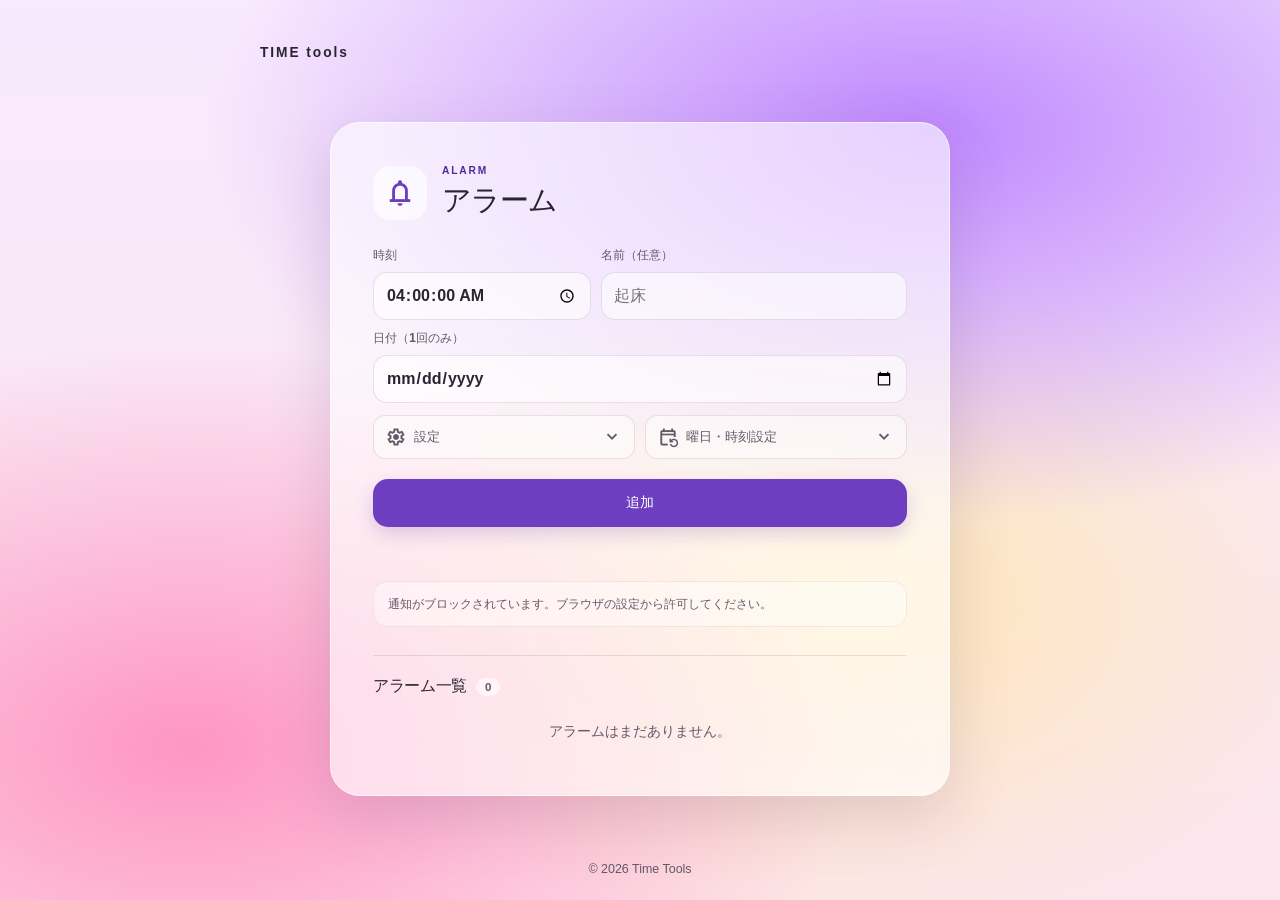
==== commit 33725144: "feat(alarm): add weekday hint for recurring alarms and update translations" ====
--- a/alarm/index.html
+++ b/alarm/index.html
@@ -133,6 +133,7 @@
               <button class="weekday-preset" type="button" data-days="weekdays" data-i18n="weekdays">平日</button>
               <button class="weekday-preset" type="button" data-days="weekend" data-i18n="weekend">週末</button>
             </div>
+            <p class="weekday-hint" data-i18n="repeatHint">日付を指定しない場合、選択した曜日に繰り返します。</p>
           </div>
           <div class="quick-alarm">
             <span class="alarm-field-label" data-i18n="quickLabel">今から追加</span>
--- a/alarm/style.css
+++ b/alarm/style.css
@@ -998,6 +998,12 @@
   margin-top: 18px;
 }
 
+.weekday-hint {
+  margin: 8px 0 0;
+  color: var(--muted);
+  font-size: 0.74rem;
+}
+
 .alarm-field-label {
   display: block;
   margin-bottom: 8px;
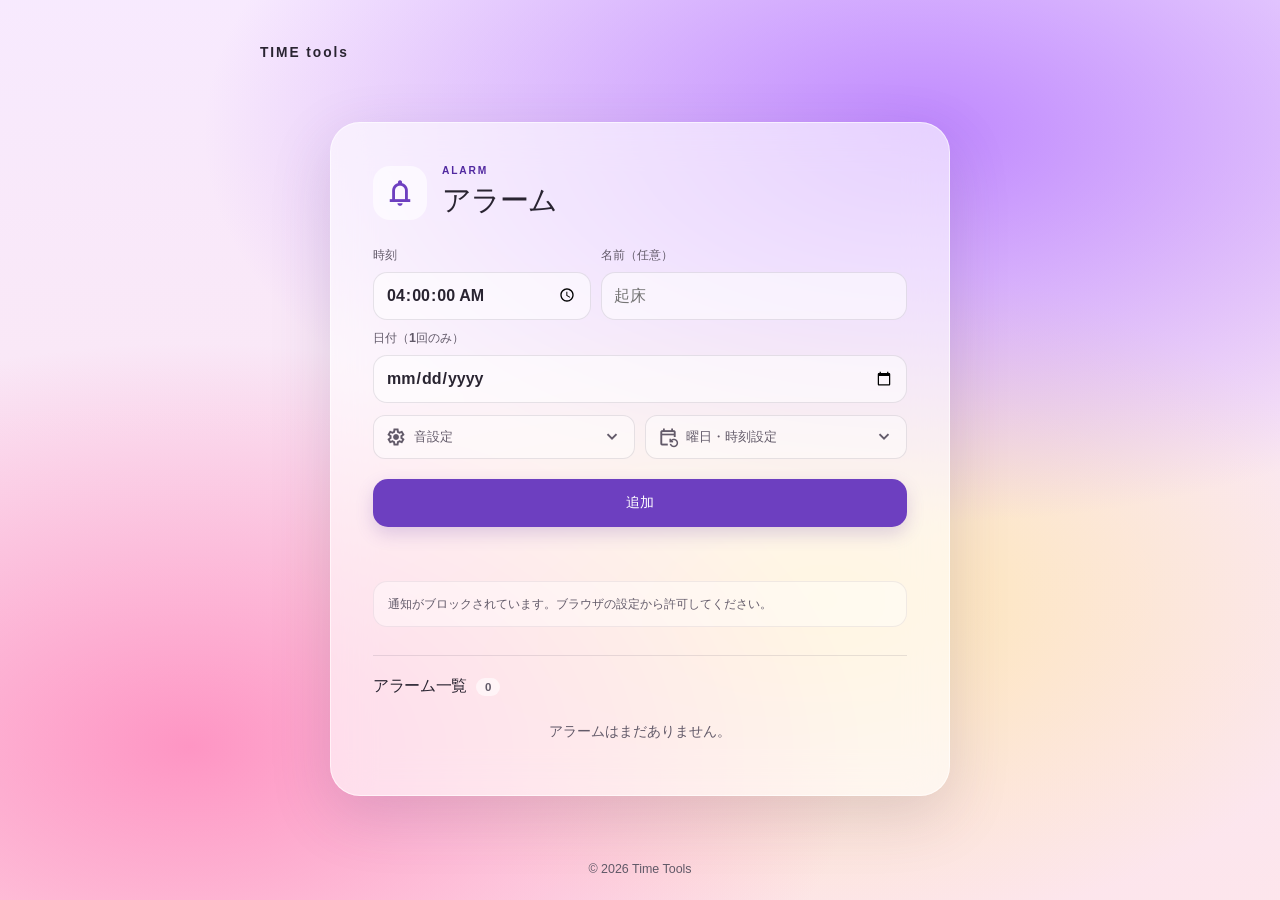
==== commit d41e14ab: "feat(alarm): update settings label and add snooze duration control" ====
--- a/alarm/index.html
+++ b/alarm/index.html
@@ -45,12 +45,12 @@
         <div class="alarm-disclosure-toggles">
           <button class="alarm-settings-toggle" id="alarm-settings-toggle" type="button" aria-expanded="false" aria-controls="alarm-settings">
             <span class="material-symbols-outlined" aria-hidden="true">settings</span>
-            <span data-i18n="settingsLabel">設定</span>
+            <span data-i18n="settingsLabel">音設定</span>
             <span class="material-symbols-outlined alarm-settings-chevron" aria-hidden="true">expand_more</span>
           </button>
           <button class="alarm-settings-toggle alarm-schedule-toggle" id="alarm-schedule-toggle" type="button" aria-expanded="false" aria-controls="alarm-schedule-options">
             <span class="material-symbols-outlined" aria-hidden="true">event_repeat</span>
-            <span data-i18n="scheduleToolsLabel">曜日・クイック設定</span>
+            <span data-i18n="scheduleToolsLabel">曜日・時刻設定</span>
             <span class="material-symbols-outlined alarm-settings-chevron" aria-hidden="true">expand_more</span>
           </button>
         </div>
@@ -94,23 +94,6 @@
                 <output id="alarm-volume-value" for="alarm-volume">50%</output>
               </span>
             </label>
-            <label class="field snooze-duration-control">
-              <span data-i18n="snoozeDurationLabel">スヌーズ時間</span>
-              <span class="snooze-duration-inputs">
-                <select id="alarm-snooze-duration">
-                  <option value="1" data-i18n="snooze1">1分</option>
-                  <option value="3" data-i18n="snooze3">3分</option>
-                  <option value="5" data-i18n="snooze5">5分</option>
-                  <option value="10" data-i18n="snooze10">10分</option>
-                  <option value="15" data-i18n="snooze15">15分</option>
-                  <option value="30" data-i18n="snooze30">30分</option>
-                  <option value="custom" data-i18n="snoozeCustom">任意</option>
-                </select>
-                <input id="alarm-snooze-custom-minutes" type="number" min="1" max="60" step="1" value="5" data-i18n-aria="snoozeCustomAria" hidden />
-                <span class="snooze-duration-unit" data-i18n="snoozeUnit">分</span>
-              </span>
-              <span class="snooze-duration-error" id="alarm-snooze-duration-error" role="status" hidden></span>
-            </label>
             <div class="alarm-settings-actions">
               <button class="control-button quiet-button" id="alarm-test" type="button" data-i18n="testSound">音をテスト</button>
             </div>
@@ -135,8 +118,25 @@
             </div>
             <p class="weekday-hint" data-i18n="repeatHint">日付を指定しない場合、選択した曜日に繰り返します。</p>
           </div>
+          <label class="field snooze-duration-control">
+            <span data-i18n="snoozeDurationLabel">スヌーズ時間</span>
+            <span class="snooze-duration-inputs">
+              <select id="alarm-snooze-duration">
+                <option value="1" data-i18n="snooze1">1分</option>
+                <option value="3" data-i18n="snooze3">3分</option>
+                <option value="5" data-i18n="snooze5">5分</option>
+                <option value="10" data-i18n="snooze10">10分</option>
+                <option value="15" data-i18n="snooze15">15分</option>
+                <option value="30" data-i18n="snooze30">30分</option>
+                <option value="custom" data-i18n="snoozeCustom">任意</option>
+              </select>
+              <input id="alarm-snooze-custom-minutes" type="number" min="1" max="60" step="1" value="5" data-i18n-aria="snoozeCustomAria" hidden />
+              <span class="snooze-duration-unit" data-i18n="snoozeUnit">分</span>
+            </span>
+            <span class="snooze-duration-error" id="alarm-snooze-duration-error" role="status" hidden></span>
+          </label>
           <div class="quick-alarm">
-            <span class="alarm-field-label" data-i18n="quickLabel">今から追加</span>
+            <span class="alarm-field-label" data-i18n="quickLabel">簡単設定（一回だけ鳴らす）</span>
             <div class="quick-alarm-row">
               <button class="quick-alarm-button" type="button" data-seconds="10" data-i18n="quick10s">10秒後</button>
               <button class="quick-alarm-button" type="button" data-seconds="30" data-i18n="quick30s">30秒後</button>
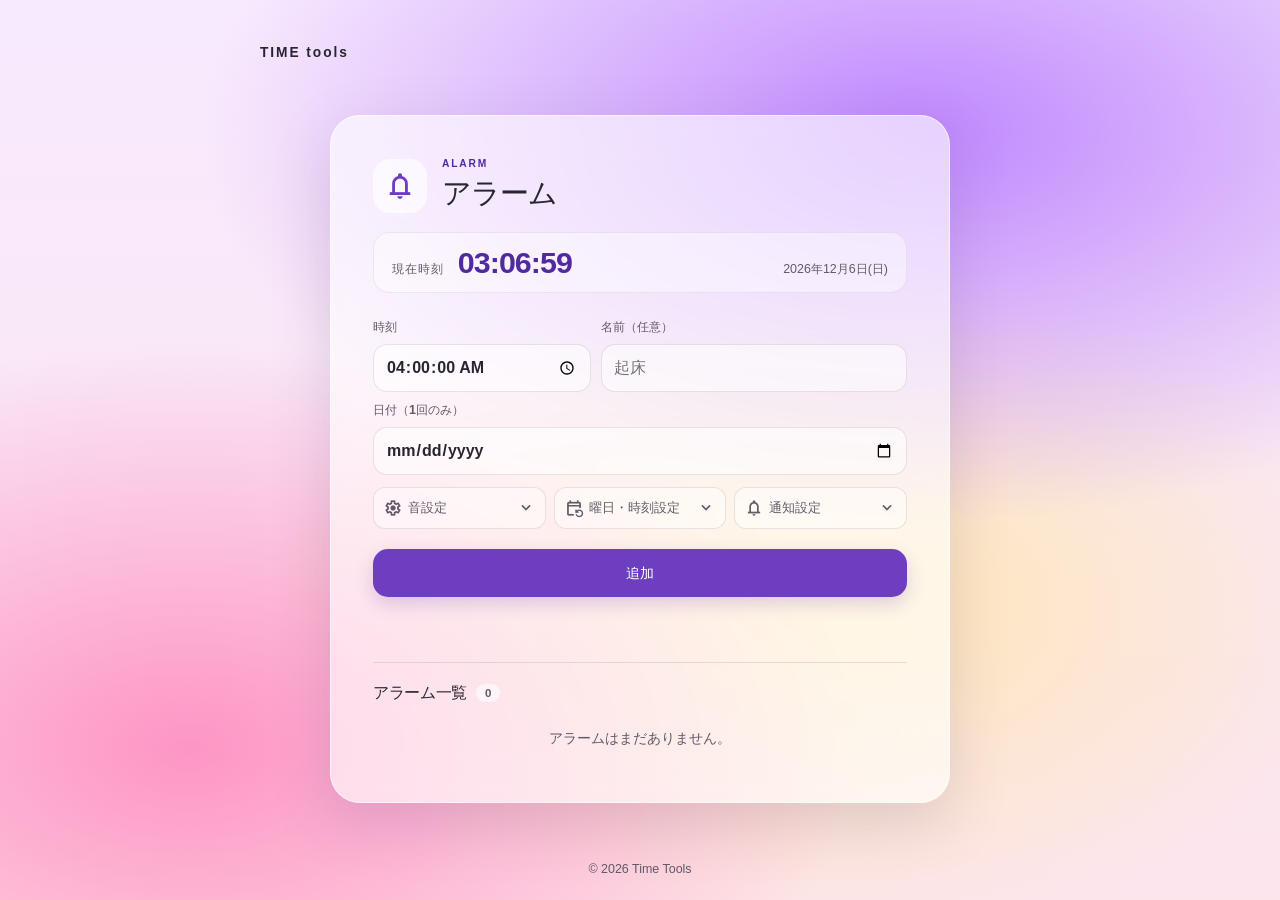
==== commit 8fb8c3bc: "Add progress tracking pages and styles - Created a new HTML structure for the progress index page wi" ====
--- a/alarm/index.html
+++ b/alarm/index.html
@@ -3,7 +3,6 @@
   <head>
     <meta charset="UTF-8" />
     <meta name="viewport" content="width=device-width, initial-scale=1.0" />
-    <meta name="theme-color" content="#d8b8ef" />
     <title>アラーム | Time Tools</title>
     <link rel="preconnect" href="https://fonts.googleapis.com" />
     <link rel="preconnect" href="https://fonts.gstatic.com" crossorigin />
@@ -28,6 +27,11 @@
             <h1 id="page-title" data-i18n="title">アラーム</h1>
           </div>
         </div>
+        <div class="alarm-clock" aria-live="off">
+          <span class="alarm-clock-label" data-i18n="nowLabel">現在時刻</span>
+          <span class="alarm-clock-time" id="alarm-clock-time">--:--:--</span>
+          <span class="alarm-clock-date" id="alarm-clock-date"></span>
+        </div>
         <div class="alarm-fields">
           <label class="field">
             <span data-i18n="timeLabel">時刻</span>
@@ -53,32 +57,52 @@
             <span data-i18n="scheduleToolsLabel">曜日・時刻設定</span>
             <span class="material-symbols-outlined alarm-settings-chevron" aria-hidden="true">expand_more</span>
           </button>
+          <button class="alarm-settings-toggle notify-settings-toggle" id="notify-settings-toggle" type="button" aria-expanded="false" aria-controls="notify-row">
+            <span class="material-symbols-outlined" aria-hidden="true">notifications</span>
+            <span data-i18n="notifySettingsLabel">通知設定</span>
+            <span class="material-symbols-outlined alarm-settings-chevron" aria-hidden="true">expand_more</span>
+          </button>
         </div>
         <div class="alarm-settings" id="alarm-settings" hidden>
           <div class="alarm-options">
-            <label class="field">
-              <span data-i18n="soundLabel">通知音</span>
-              <select id="alarm-sound">
-                <option value="beep" data-i18n="soundBeep">ビープ</option>
-                <option value="chime" data-i18n="soundChime">チャイム</option>
-                <option value="bell" data-i18n="soundBell">ベル</option>
-                <option value="alarm" data-i18n="soundAlarm">アラーム</option>
-                <option value="digital" data-i18n="soundDigital">デジタル</option>
-                <option value="gong" data-i18n="soundGong">ゴング</option>
-                <option value="chirp" data-i18n="soundChirp">チャープ</option>
-                <option value="none" data-i18n="soundNone">音なし</option>
-              </select>
-            </label>
-            <button class="icon-button alarm-sound-remove" id="alarm-sound-remove" type="button" data-i18n-aria="soundRemoveAria" disabled>
-              <span class="material-symbols-outlined" aria-hidden="true">delete</span>
-            </button>
+            <div class="alarm-sound-control">
+              <label class="field">
+                <span data-i18n="soundLabel">通知音</span>
+                <select id="alarm-sound">
+                  <option value="beep" data-i18n="soundBeep">ビープ</option>
+                  <option value="chime" data-i18n="soundChime">チャイム</option>
+                  <option value="bell" data-i18n="soundBell">ベル</option>
+                  <option value="alarm" data-i18n="soundAlarm">アラーム</option>
+                  <option value="digital" data-i18n="soundDigital">デジタル</option>
+                  <option value="gong" data-i18n="soundGong">ゴング</option>
+                  <option value="chirp" data-i18n="soundChirp">チャープ</option>
+                </select>
+              </label>
+              <button class="icon-button alarm-sound-remove" id="alarm-sound-remove" type="button" data-i18n-aria="soundRemoveAria" disabled>
+                <span class="material-symbols-outlined" aria-hidden="true">delete</span>
+              </button>
+            </div>
             <div class="alarm-notify-field">
-              <span class="alarm-field-label" data-i18n="notifyLabel">通知する</span>
-              <label class="switch">
-                <input id="alarm-notify" type="checkbox" checked aria-label="通知する" data-i18n-aria="notifyLabel" />
-                <span class="switch-track"></span>
-              </label>
-            </div>
+              <span class="alarm-field-label" data-i18n="notifyLabel">ブラウザ通知</span>
+              <span class="notify-toggle">
+                <label class="switch">
+                  <input id="alarm-notify" type="checkbox" role="switch" aria-label="ブラウザ通知" data-i18n-aria="notifyLabel" />
+                  <span class="switch-track"></span>
+                </label>
+                <span class="notify-state" id="alarm-notify-state" aria-hidden="true">OFF</span>
+              </span>
+            </div>
+            <div class="alarm-notify-field">
+              <span class="alarm-field-label" data-i18n="soundEnabledLabel">アラーム音を鳴らす</span>
+              <span class="notify-toggle">
+                <label class="switch">
+                  <input id="alarm-sound-enabled" type="checkbox" role="switch" checked aria-label="アラーム音を鳴らす" data-i18n-aria="soundEnabledLabel" />
+                  <span class="switch-track"></span>
+                </label>
+                <span class="notify-state" id="alarm-sound-enabled-state" aria-hidden="true">ON</span>
+              </span>
+            </div>
+
             <label class="alarm-sound-file">
               <span class="alarm-field-label" data-i18n="soundFileLabel">音声ファイル</span>
               <input id="alarm-sound-file" type="file" accept="audio/*,.mp3,.wav,.ogg,.oga,.m4a,.aac,.flac,.opus,.webm,.aiff,.caf" />
@@ -153,17 +177,79 @@
             <div class="quick-fixed-list" id="quick-fixed-list"></div>
           </div>
         </div>
+        <div class="notify-row" id="notify-row" hidden>
+          <div class="notify-info">
+            <span class="material-symbols-outlined notify-icon" aria-hidden="true">notifications</span>
+            <div class="notify-text">
+              <p class="notify-title" data-i18n="notifyTitle">通知</p>
+              <p class="notify-status" id="notify-status"></p>
+            </div>
+          </div>
+          <div class="notify-controls">
+            <label class="notify-master">
+              <span class="switch">
+                <input id="notify-toggle" type="checkbox" role="switch" aria-label="通知" data-i18n-aria="notifyTitle" />
+                <span class="switch-track"></span>
+              </span>
+            </label>
+            <button class="control-button quiet-button notify-button" id="notify-enable" type="button" data-i18n="enableNotifications">
+              通知を許可
+            </button>
+            <button class="control-button quiet-button notify-button" id="notify-test" type="button" data-i18n="testNotification" hidden>
+              テスト通知
+            </button>
+            <button class="control-button quiet-button notify-button" id="notify-close" type="button" data-i18n="notifyClose" hidden>
+              通知を閉じる
+            </button>
+          </div>
+          <div class="notify-customize">
+            <label class="field">
+              <span data-i18n="notifyTitleLabel">通知タイトル</span>
+              <input id="notify-title-input" type="text" maxlength="60" placeholder="アラーム" data-i18n-placeholder="notifyTitlePlaceholder" />
+            </label>
+            <label class="field">
+              <span data-i18n="notifyBodyLabel">通知メッセージ</span>
+              <textarea id="notify-body-input" rows="2" maxlength="160" placeholder="{time} · {label}"></textarea>
+            </label>
+            <div class="notify-template-chips" role="group" aria-label="通知メッセージのテンプレート" data-i18n-aria="notifyTemplateGroupAria">
+              <button class="notify-template-chip" type="button" data-template="{time}" data-i18n="notifyTemplateTime">時刻</button>
+              <button class="notify-template-chip" type="button" data-template="{label}" data-i18n="notifyTemplateName">名前</button>
+              <button class="notify-template-chip" type="button" data-template="{time} · {label}" data-i18n="notifyTemplateTimeName">時刻＋名前</button>
+            </div>
+            <div class="notify-preview-block">
+              <span class="alarm-field-label" data-i18n="notifyPreviewLabel">プレビュー</span>
+              <div class="notify-preview">
+                <img class="notify-preview-icon" id="notify-preview-icon" src="../icon.png" alt="" />
+                <div class="notify-preview-text">
+                  <p class="notify-preview-title" id="notify-preview-title">アラーム</p>
+                  <p class="notify-preview-body" id="notify-preview-body">07:00 · 起床</p>
+                </div>
+              </div>
+            </div>
+            <label class="field">
+              <span data-i18n="notifyImageLabel">通知画像URL</span>
+              <input id="notify-image-url" type="url" inputmode="url" placeholder="https://example.com/image.png" />
+            </label>
+            <label class="field">
+              <span data-i18n="notifyImageFileLabel">画像ファイル</span>
+              <input id="notify-image-file" type="file" accept="image/*" />
+            </label>
+            <div class="notify-image-row">
+              <img class="notify-image-preview" id="notify-image-preview" alt="" hidden />
+              <button class="control-button quiet-button notify-button" id="notify-image-clear" type="button" data-i18n="notifyImageClear">
+                画像を削除
+              </button>
+              <button class="control-button quiet-button notify-button" id="notify-reset" type="button" data-i18n="notifyReset">
+                既定に戻す
+              </button>
+            </div>
+          </div>
+        </div>
         <div class="alarm-form-actions">
           <button class="control-button primary-button" id="alarm-add" type="button" data-i18n="add">追加</button>
           <button class="control-button quiet-button" id="alarm-cancel" type="button" data-i18n="cancel" hidden>キャンセル</button>
         </div>
         <p class="status-message" id="alarm-status" role="status" aria-live="polite"></p>
-        <div class="notify-row" id="notify-row" hidden>
-          <p class="notify-status" id="notify-status"></p>
-          <button class="control-button quiet-button notify-button" id="notify-enable" type="button" data-i18n="enableNotifications">
-            通知を許可
-          </button>
-        </div>
         <section class="alarm-list-section" aria-labelledby="alarm-list-title">
           <div class="laps-heading">
             <h2 id="alarm-list-title" data-i18n="listTitle">アラーム一覧</h2>
--- a/alarm/style.css
+++ b/alarm/style.css
@@ -63,6 +63,7 @@
   from {
     transform: scale(1);
   }
+
   to {
     transform: scale(1.06);
   }
@@ -489,7 +490,20 @@
 
 @media (max-width: 600px) {
   .alarm-disclosure-toggles {
-    grid-template-columns: 1fr;
+    grid-template-columns: repeat(auto-fit, minmax(min(100%, 150px), 1fr));
+    gap: 8px;
+  }
+
+  .alarm-settings-toggle {
+    min-width: 0;
+    padding: 8px 10px;
+    gap: 6px;
+    font-size: 0.78rem;
+    min-height: 38px;
+  }
+
+  .alarm-settings-toggle .material-symbols-outlined {
+    font-size: 16px;
   }
 
   body {
@@ -579,6 +593,7 @@
 }
 
 @media (prefers-reduced-motion: reduce) {
+
   *,
   *::before,
   *::after {
@@ -760,6 +775,40 @@
   margin-top: 0;
 }
 
+.alarm-clock {
+  display: flex;
+  flex-wrap: wrap;
+  align-items: baseline;
+  gap: 6px 14px;
+  margin-top: 18px;
+  padding: 14px 18px;
+  border: 1px solid rgba(63, 48, 77, 0.08);
+  border-radius: 16px;
+  background: rgba(255, 255, 255, 0.4);
+}
+
+.alarm-clock-label {
+  color: var(--muted);
+  font-size: 0.72rem;
+  font-weight: 750;
+  letter-spacing: 0.08em;
+}
+
+.alarm-clock-time {
+  color: var(--accent-dark);
+  font-size: 1.9rem;
+  font-variant-numeric: tabular-nums;
+  font-weight: 750;
+  letter-spacing: -0.03em;
+  line-height: 1;
+}
+
+.alarm-clock-date {
+  margin-left: auto;
+  color: var(--muted);
+  font-size: 0.78rem;
+}
+
 .alarm-fields {
   display: grid;
   grid-template-columns: minmax(0, 1fr) minmax(0, 1.4fr);
@@ -769,8 +818,8 @@
 
 .alarm-disclosure-toggles {
   display: grid;
-  grid-template-columns: repeat(2, minmax(0, 1fr));
-  gap: 10px;
+  grid-template-columns: repeat(auto-fit, minmax(min(100%, 150px), 1fr));
+  gap: 8px;
   margin-top: 12px;
 }
 
@@ -778,19 +827,20 @@
   display: flex;
   align-items: center;
   justify-content: flex-start;
-  gap: 8px;
+  gap: 6px;
   width: 100%;
-  min-height: 44px;
+  min-height: 42px;
   margin-top: 0;
-  padding: 8px 12px;
+  padding: 8px 10px;
   border: 1px solid var(--line);
   border-radius: 12px;
   background: rgba(255, 255, 255, 0.45);
   color: var(--muted);
   cursor: pointer;
   font: inherit;
-  font-size: 0.82rem;
+  font-size: 0.8rem;
   font-weight: 700;
+  box-sizing: border-box;
 }
 
 .alarm-settings-toggle:hover,
@@ -800,8 +850,21 @@
   color: var(--accent-dark);
 }
 
+.alarm-settings-toggle .material-symbols-outlined {
+  font-size: 18px;
+  flex-shrink: 0;
+}
+
+.alarm-settings-toggle span:not(.material-symbols-outlined) {
+  overflow: hidden;
+  text-overflow: ellipsis;
+  white-space: nowrap;
+}
+
 .alarm-settings-chevron {
   margin-left: auto;
+  font-size: 18px;
+  flex-shrink: 0;
   transition: transform 150ms ease;
 }
 
@@ -906,12 +969,90 @@
   margin-bottom: 0;
 }
 
+.notify-toggle {
+  display: inline-flex;
+  flex: 0 0 auto;
+  align-items: center;
+  gap: 8px;
+}
+
+.notify-state {
+  min-width: 26px;
+  color: var(--muted);
+  font-size: 0.7rem;
+  font-weight: 850;
+  letter-spacing: 0.06em;
+}
+
+.notify-state.is-on {
+  color: var(--accent-dark);
+}
+
+.alarm-toggles {
+  display: flex;
+  flex-wrap: wrap;
+  align-items: center;
+  gap: 8px;
+  margin-top: 8px;
+}
+
+.alarm-toggle {
+  display: inline-flex;
+  align-items: center;
+  gap: 5px;
+  min-height: 28px;
+  padding: 4px 10px;
+  border: 1px solid var(--line);
+  border-radius: 999px;
+  background: rgba(255, 255, 255, 0.7);
+  color: var(--muted);
+  cursor: pointer;
+  font: inherit;
+  font-size: 0.72rem;
+  font-weight: 750;
+  line-height: 1;
+  box-shadow: 0 1px 3px rgba(0, 0, 0, 0.04);
+  transition: all 150ms ease;
+}
+
+.alarm-toggle .material-symbols-outlined {
+  font-size: 16px;
+  line-height: 1;
+}
+
+.alarm-toggle:hover {
+  border-color: rgba(109, 63, 192, 0.35);
+  background: rgba(255, 255, 255, 0.95);
+  color: var(--accent-dark);
+  box-shadow: 0 2px 6px rgba(109, 63, 192, 0.12);
+}
+
+.alarm-toggle.is-on {
+  border-color: rgba(109, 63, 192, 0.35);
+  background: rgba(109, 63, 192, 0.14);
+  color: var(--accent-dark);
+  font-weight: 800;
+}
+
 .alarm-sound-file,
 .alarm-sound-url,
 .alarm-volume-field {
   flex: 1 1 100%;
 }
 
+.alarm-sound-control {
+  display: flex;
+  flex: 1 1 220px;
+  align-items: flex-end;
+  gap: 8px;
+  min-width: 0;
+}
+
+.alarm-sound-control .field {
+  flex: 1 1 0;
+  min-width: 0;
+}
+
 .alarm-volume-field {
   display: grid;
   gap: 7px;
@@ -936,10 +1077,11 @@
   text-align: right;
 }
 
-.alarm-sound-remove {
+.alarm-options .alarm-sound-remove {
   width: 44px;
   height: 44px;
-  margin-bottom: 2px;
+  flex: 0 0 44px;
+  margin-bottom: 0;
 }
 
 .alarm-sound-remove:disabled {
@@ -975,6 +1117,22 @@
   background: rgba(255, 255, 255, 0.55);
   color: var(--ink);
   font-size: 0.8rem;
+}
+
+.alarm-page input[type="file"]::file-selector-button {
+  min-height: 30px;
+  margin-right: 8px;
+  padding: 4px 9px;
+  border: 1px solid rgba(109, 63, 192, 0.24);
+  border-radius: 8px;
+  background: rgba(109, 63, 192, 0.1);
+  color: var(--accent-dark);
+  cursor: pointer;
+  font: inherit;
+}
+
+.alarm-page input[type="file"]::file-selector-button:hover {
+  background: rgba(109, 63, 192, 0.18);
 }
 
 .alarm-meta {
@@ -1182,31 +1340,262 @@
 .notify-row {
   display: flex;
   flex-wrap: wrap;
-  align-items: center;
+  align-items: flex-start;
   justify-content: space-between;
-  gap: 10px;
-  margin-top: 18px;
-  padding: 12px 14px;
-  border: 1px solid rgba(63, 48, 77, 0.08);
-  border-radius: 14px;
-  background: rgba(255, 255, 255, 0.4);
+  gap: 12px;
+  margin-top: 10px;
+  padding: 14px 16px;
+  border: 1px solid var(--line);
+  border-radius: 16px;
+  background: rgba(255, 255, 255, 0.45);
+  box-sizing: border-box;
+  max-width: 100%;
 }
 
 .notify-row[hidden] {
   display: none;
 }
 
+.notify-info {
+  display: flex;
+  flex: 1 1 200px;
+  align-items: center;
+  gap: 10px;
+  min-width: 0;
+}
+
+.notify-icon {
+  color: var(--accent-dark);
+  font-size: 22px;
+  flex-shrink: 0;
+}
+
+.notify-text {
+  min-width: 0;
+}
+
+.notify-title {
+  margin: 0 0 2px;
+  color: var(--ink);
+  font-size: 0.84rem;
+  font-weight: 800;
+}
+
 .notify-status {
   margin: 0;
   color: var(--muted);
+  font-size: 0.76rem;
+  line-height: 1.5;
+}
+
+.notify-controls {
+  display: flex;
+  flex-wrap: wrap;
+  align-items: center;
+  gap: 8px;
+}
+
+.notify-master {
+  display: inline-flex;
+  align-items: center;
+  gap: 8px;
+  cursor: pointer;
+}
+
+.notify-customize {
+  display: grid;
+  flex: 1 1 100%;
+  gap: 10px;
+  margin-top: 4px;
+  padding-top: 12px;
+  border-top: 1px solid var(--line);
+  box-sizing: border-box;
+  max-width: 100%;
+  min-width: 0;
+}
+
+.notify-customize .field {
+  display: grid;
+  gap: 5px;
+  box-sizing: border-box;
+  max-width: 100%;
+  min-width: 0;
+}
+
+.notify-customize .field input,
+.notify-customize .field textarea {
+  width: 100%;
+  max-width: 100%;
+  min-height: 40px;
+  padding: 8px 12px;
+  border: 1px solid var(--line);
+  border-radius: 12px;
+  background: rgba(255, 255, 255, 0.65);
+  color: var(--ink);
+  font-size: 0.88rem;
+  box-sizing: border-box;
+}
+
+.notify-customize .field textarea {
+  min-height: 56px;
+  resize: vertical;
+}
+
+.notify-template-chips {
+  display: flex;
+  flex-wrap: wrap;
+  gap: 6px;
+  margin-top: 2px;
+}
+
+.notify-template-chip {
+  display: inline-flex;
+  align-items: center;
+  justify-content: center;
+  min-height: 28px;
+  padding: 3px 11px;
+  border: 1px solid var(--line);
+  border-radius: 999px;
+  background: rgba(255, 255, 255, 0.65);
+  color: var(--ink);
+  cursor: pointer;
+  font: inherit;
+  font-size: 0.74rem;
+  font-weight: 750;
+  transition: all 150ms ease;
+}
+
+.notify-template-chip:hover {
+  border-color: rgba(109, 63, 192, 0.35);
+  background: rgba(255, 255, 255, 0.95);
+  color: var(--accent-dark);
+  transform: translateY(-1px);
+}
+
+.notify-template-chip:active {
+  transform: translateY(0);
+}
+
+.notify-preview-block {
+  margin-top: 4px;
+  box-sizing: border-box;
+  max-width: 100%;
+}
+
+.notify-preview {
+  display: flex;
+  align-items: center;
+  gap: 10px;
+  width: 100%;
+  margin-top: 6px;
+  padding: 10px 14px;
+  border: 1px solid var(--line);
+  border-radius: 14px;
+  background: var(--glass-strong);
+  box-shadow: 0 4px 14px rgba(89, 61, 110, 0.08);
+  -webkit-backdrop-filter: blur(12px);
+  backdrop-filter: blur(12px);
+  box-sizing: border-box;
+  max-width: 100%;
+}
+
+.notify-preview-icon {
+  width: 28px !important;
+  height: 28px !important;
+  max-width: 28px !important;
+  max-height: 28px !important;
+  border-radius: 7px;
+  background: #fff;
+  border: 1px solid var(--line);
+  object-fit: cover;
+  flex: 0 0 28px !important;
+  box-shadow: 0 1px 4px rgba(0, 0, 0, 0.06);
+}
+
+.notify-preview-text {
+  flex: 1 1 auto;
+  min-width: 0;
+  overflow: hidden;
+}
+
+.notify-preview-title {
+  margin: 0 0 2px;
+  color: var(--ink);
+  font-size: 0.84rem;
+  font-weight: 800;
+  line-height: 1.3;
+  overflow: hidden;
+  text-overflow: ellipsis;
+  white-space: nowrap;
+}
+
+.notify-preview-body {
+  margin: 0;
+  color: var(--muted);
+  font-size: 0.76rem;
+  font-weight: 550;
+  line-height: 1.4;
+  word-break: break-all;
+  overflow-wrap: anywhere;
+}
+
+.notify-image-row {
+  display: flex;
+  flex-wrap: wrap;
+  align-items: center;
+  gap: 8px;
+  margin-top: 4px;
+  min-width: 0;
+}
+
+.notify-image-preview {
+  width: auto !important;
+  height: auto !important;
+  max-width: min(100%, 120px) !important;
+  max-height: 80px !important;
+  border: 1px solid var(--line);
+  border-radius: 8px;
+  background: #fff;
+  object-fit: contain;
+  box-shadow: 0 2px 6px rgba(0, 0, 0, 0.06);
+  flex: 0 1 auto;
+}
+
+.notify-image-preview[hidden] {
+  display: none;
+}
+
+.notify-button {
+  min-width: 0 !important;
+  min-height: 34px !important;
+  padding: 5px 12px !important;
+  border: 1px solid var(--line);
+  border-radius: 10px;
+  background: rgba(255, 255, 255, 0.75);
+  color: var(--ink);
   font-size: 0.78rem;
-  line-height: 1.65;
-}
-
-.notify-button {
-  min-height: 36px;
-  padding: 7px 14px;
-  font-size: 0.78rem;
+  font-weight: 750;
+  cursor: pointer;
+  white-space: nowrap;
+  box-shadow: 0 1px 3px rgba(0, 0, 0, 0.04);
+  transition: all 150ms ease;
+}
+
+.notify-button:hover {
+  background: rgba(255, 255, 255, 0.95);
+  border-color: rgba(109, 63, 192, 0.35);
+  color: var(--accent-dark);
+}
+
+.notify-button#notify-enable {
+  background: rgba(109, 63, 192, 0.12);
+  color: var(--accent-dark);
+  border-color: rgba(109, 63, 192, 0.3);
+}
+
+.notify-button#notify-enable:hover {
+  background: var(--accent);
+  color: #fff;
 }
 
 .alarm-main {
@@ -1246,6 +1635,22 @@
   display: none;
 }
 
+@media (max-width: 600px) {
+  .alarm-item {
+    flex-wrap: wrap;
+    gap: 8px;
+  }
+
+  .alarm-main {
+    flex: 1 1 100%;
+  }
+
+  .alarm-actions {
+    flex: 1 1 100%;
+    justify-content: flex-end;
+  }
+}
+
 @media (max-width: 520px) {
   .alarm-fields {
     grid-template-columns: 1fr;
@@ -1265,8 +1670,6 @@
     flex: 1 1 100%;
   }
 }
-
-/* Shared UI components */
 
 .field {
   display: grid;
@@ -1333,10 +1736,12 @@
   align-items: center;
   justify-content: space-between;
   gap: 12px;
-  border: 1px solid rgba(63, 48, 77, 0.08);
-  border-radius: 14px;
-  background: rgba(255, 255, 255, 0.4);
-  transition: opacity 160ms ease;
+  padding: 14px 16px;
+  border: 1px solid rgba(63, 48, 77, 0.12);
+  border-radius: 16px;
+  background: rgba(255, 255, 255, 0.55);
+  box-shadow: 0 4px 12px rgba(89, 61, 110, 0.04);
+  transition: opacity 160ms ease, border-color 160ms ease;
 }
 
 .alarm-item.is-off {
@@ -1417,15 +1822,15 @@
   transition: transform 160ms ease;
 }
 
-.switch input:checked + .switch-track {
+.switch input:checked+.switch-track {
   background: var(--accent);
 }
 
-.switch input:checked + .switch-track::after {
+.switch input:checked+.switch-track::after {
   transform: translateX(20px);
 }
 
-.switch input:focus-visible + .switch-track {
+.switch input:focus-visible+.switch-track {
   outline: 3px solid rgba(109, 63, 192, 0.58);
   outline-offset: 3px;
 }
@@ -1467,10 +1872,12 @@
 }
 
 @keyframes bell-shake {
+
   0%,
   100% {
     transform: rotate(-8deg);
   }
+
   50% {
     transform: rotate(8deg);
   }
@@ -1491,13 +1898,6 @@
   letter-spacing: -0.04em;
 }
 
-/* Scrollbars */
-
-* {
-  scrollbar-width: thin;
-  scrollbar-color: rgba(109, 63, 192, 0.32) transparent;
-}
-
 *::-webkit-scrollbar {
   width: 8px;
   height: 8px;
@@ -1514,4 +1914,4 @@
 
 *::-webkit-scrollbar-thumb:hover {
   background: rgba(109, 63, 192, 0.5);
-}
+}
